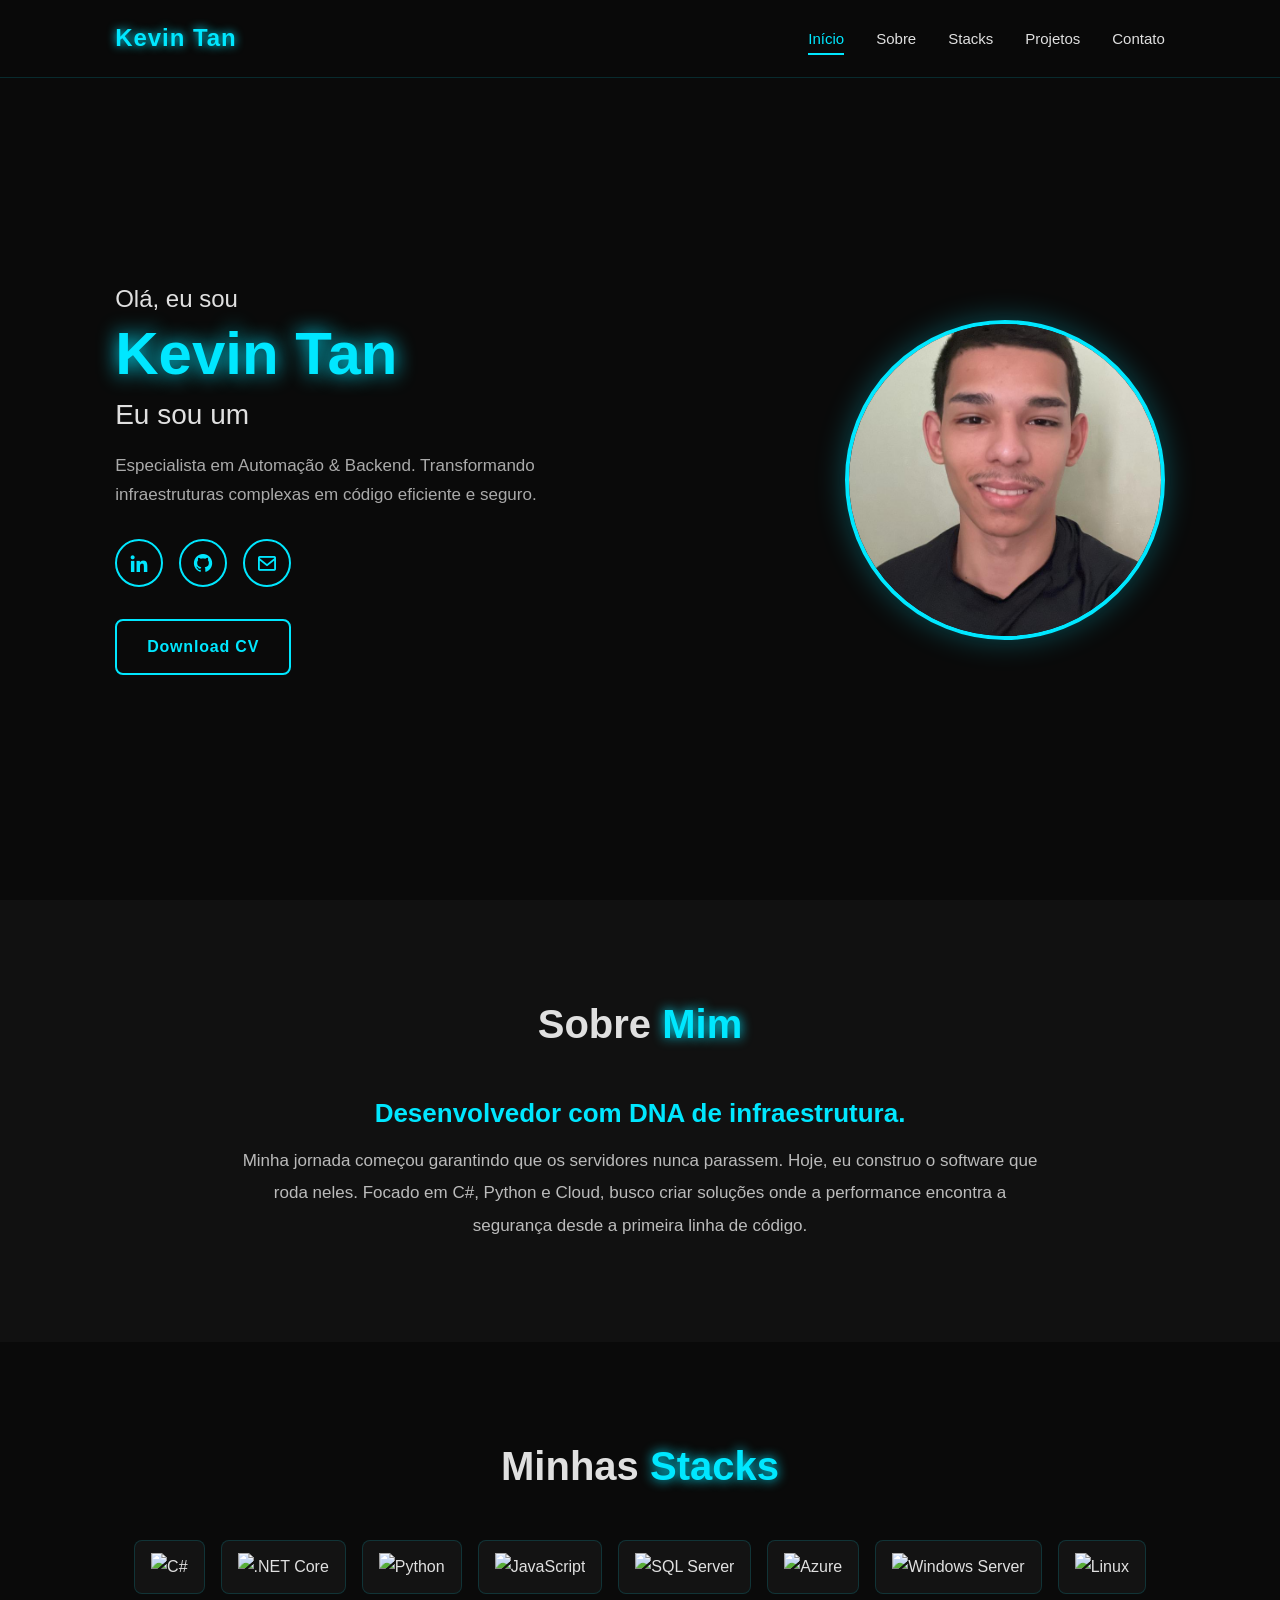
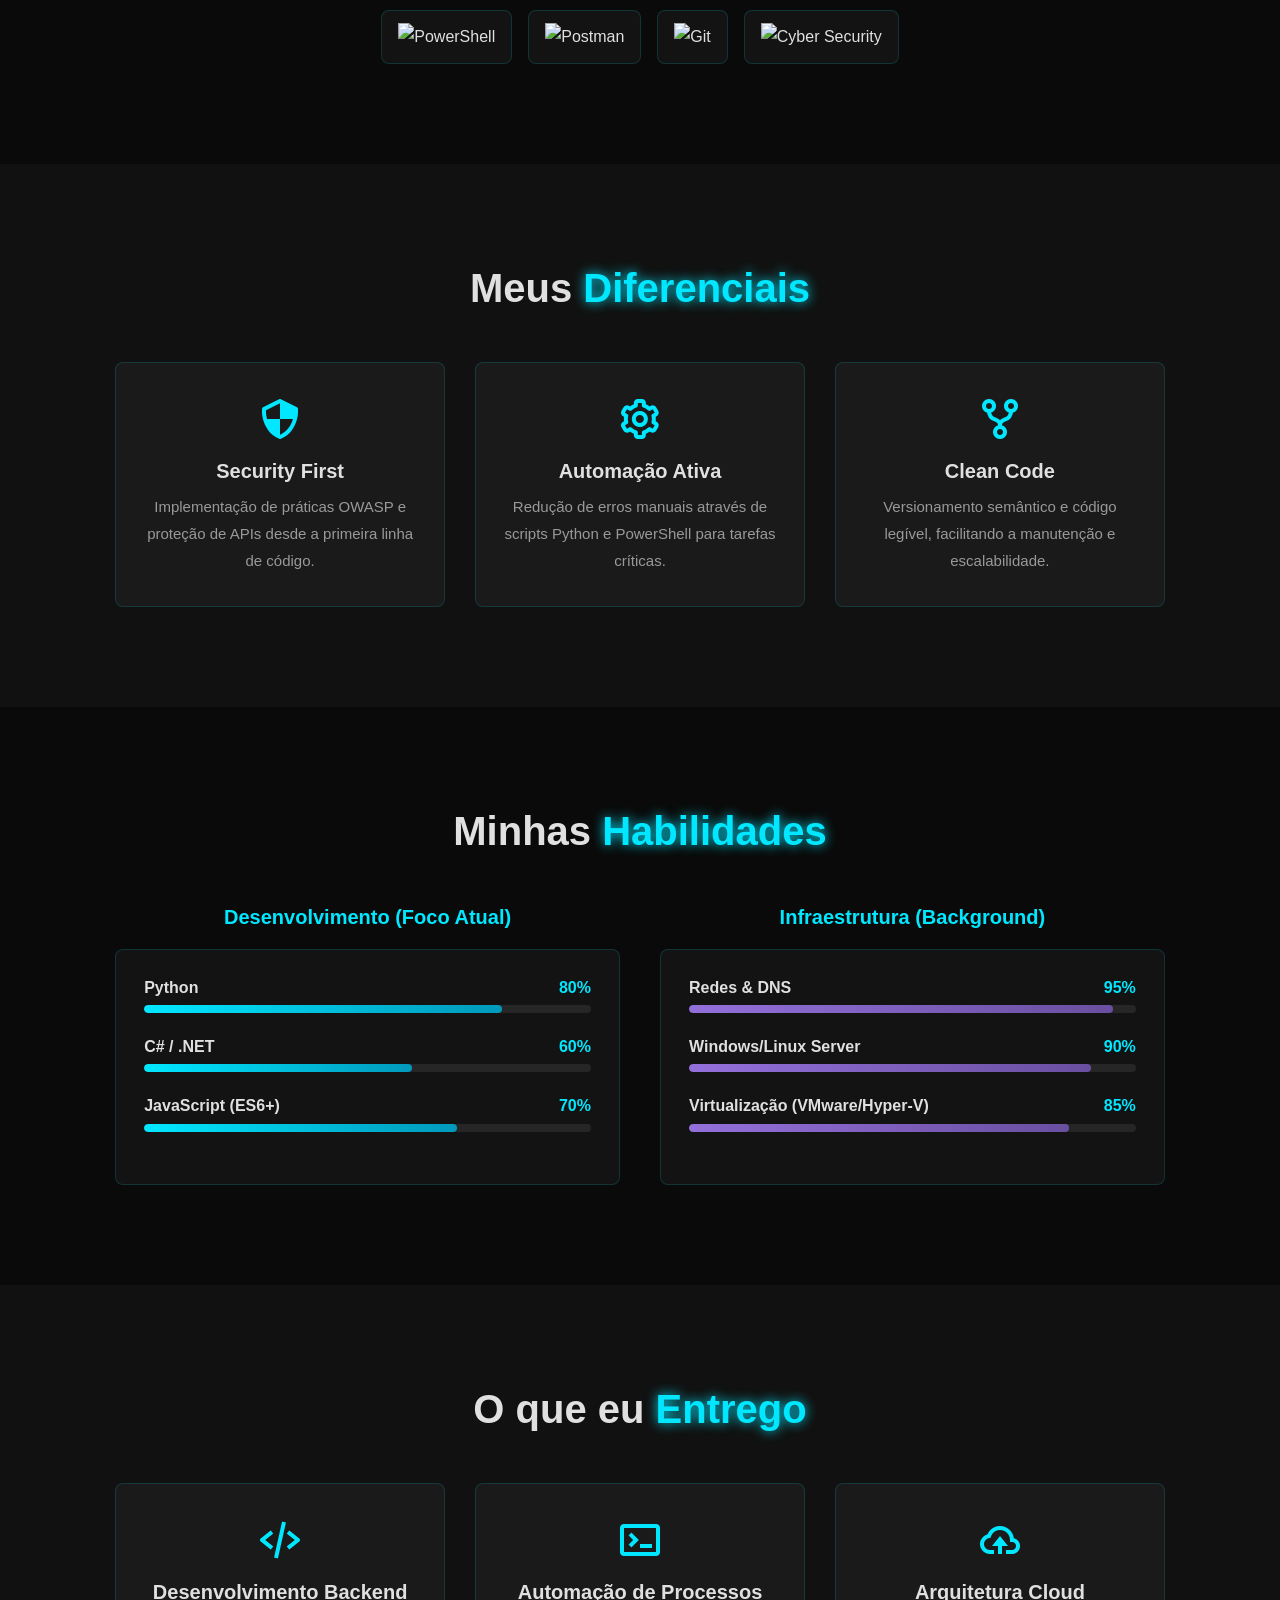
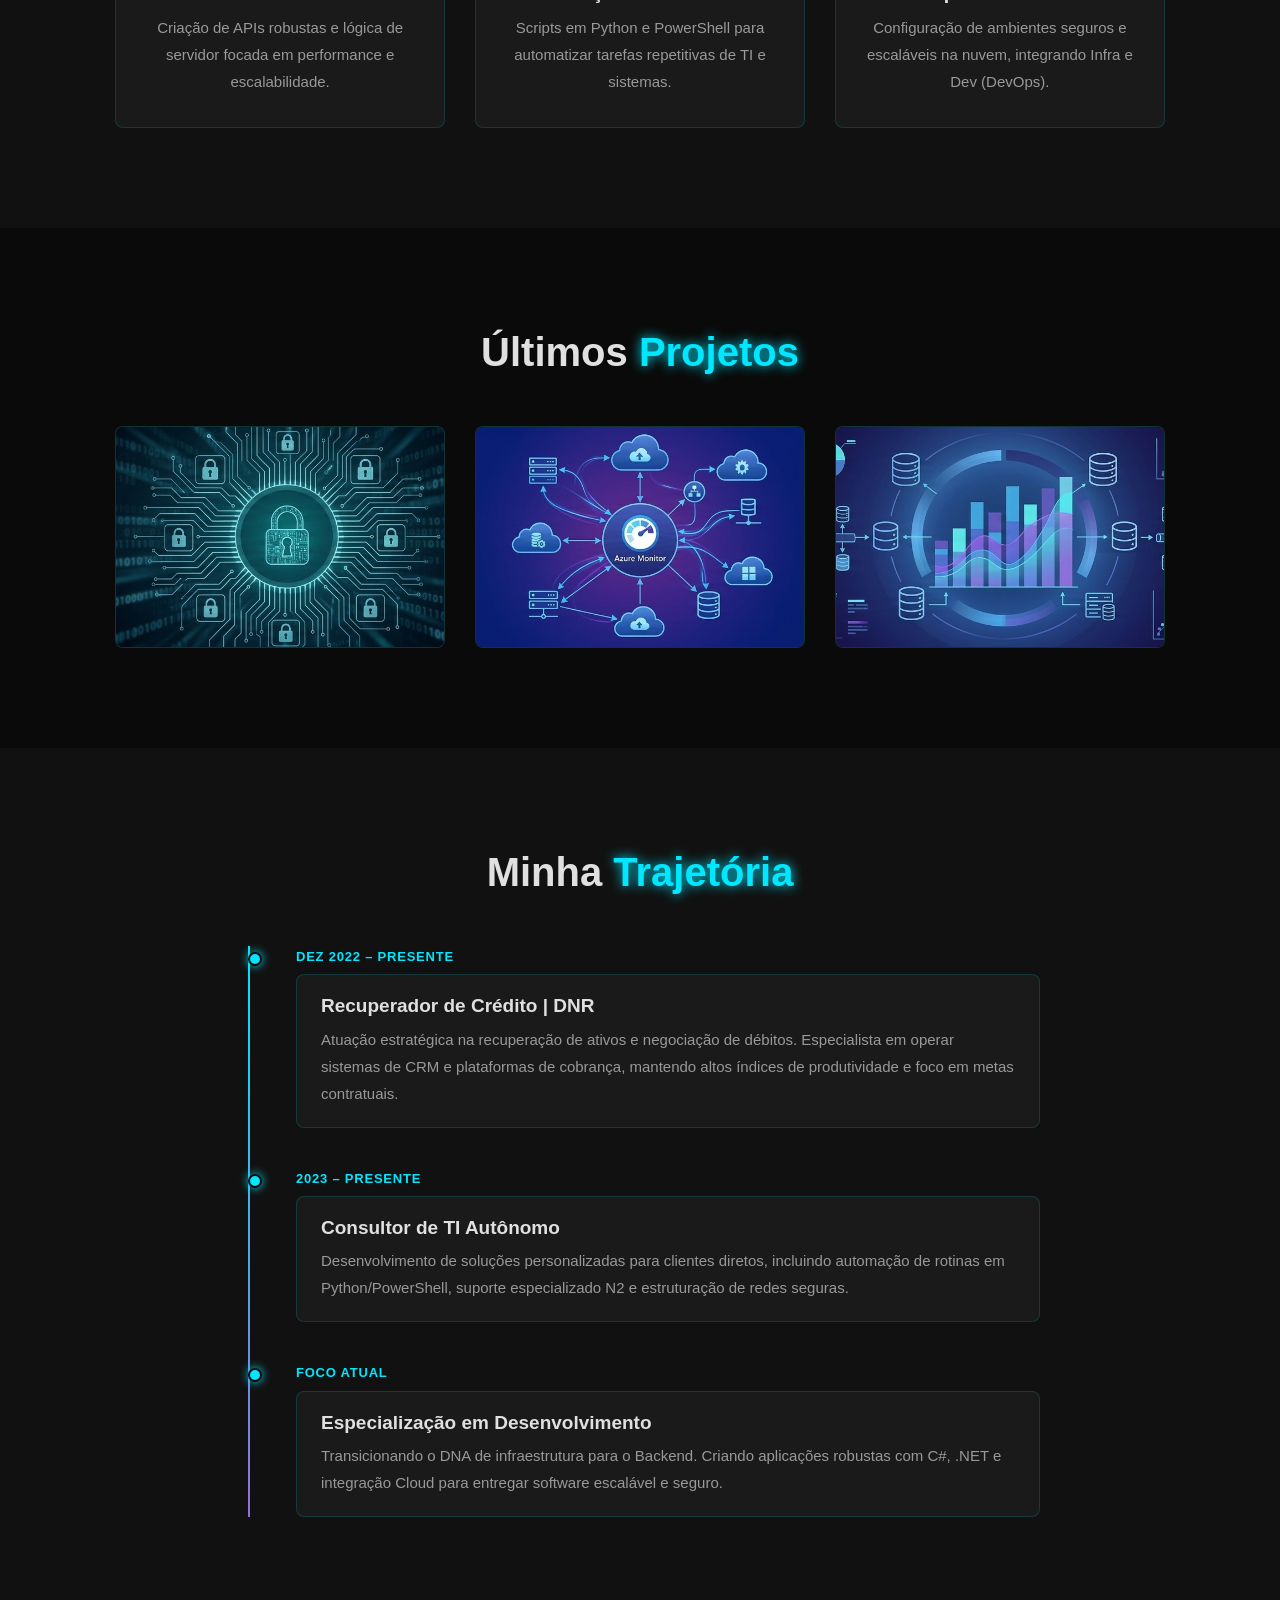
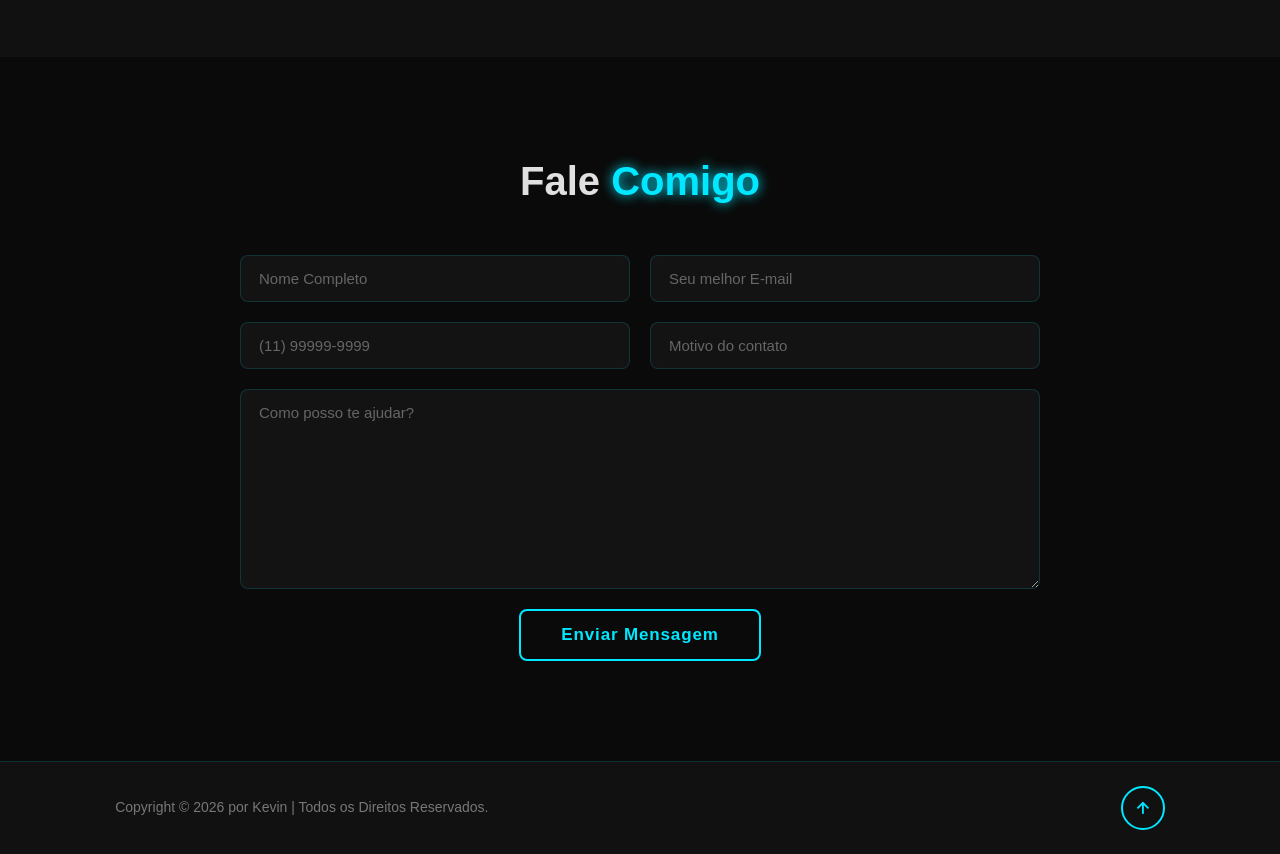
==== index.html @ 06afbbcb "Versão final do portfólio corrigida" ====
<!DOCTYPE html>
<html lang="pt-BR">
<head>
    <meta charset="UTF-8">
    <meta name="viewport" content="width=device-width, initial-scale=1.0">
    <meta name="description" content="Portfólio de Kevin Tan — Desenvolvedor Backend especializado em Automação, C#, Python e Cloud.">
    <title>Kevin Tan | Software Developer</title>
    <link rel="stylesheet" href="style.css">
    <link href="https://unpkg.com/boxicons@2.1.4/css/boxicons.min.css" rel="stylesheet">
</head>
<body>

    <!-- ========== HEADER ========== -->
    <header class="header">
        <a href="#" class="logo">Kevin Tan</a>
        <nav class="navbar">
            <a href="#home" class="active">Início</a>
            <a href="#sobre">Sobre</a>
            <a href="#stacks">Stacks</a>
            <a href="#projetos">Projetos</a>
            <a href="#contato">Contato</a>
        </nav>
        <div class="bx bx-menu" id="menu-icon"></div>
    </header>

    <!-- ========== HOME ========== -->
    <section class="home" id="home">
        <div class="home-content">
            <h3>Olá, eu sou</h3>
            <h1>Kevin Tan</h1>
            <h3>Eu sou um <span class="typing"></span></h3>

            <p>Especialista em Automação &amp; Backend. Transformando infraestruturas complexas em código eficiente e seguro.</p>

            <div class="social-media">
                <a href="https://linkedin.com/in/kevin-miney-tan-broetto" target="_blank" rel="noopener noreferrer">
                    <i class="bx bxl-linkedin"></i>
                </a>
                <a href="https://github.com/zKevinBrTz" target="_blank" rel="noopener noreferrer">
                    <i class="bx bxl-github"></i>
                </a>
                <a href="mailto:kevinmineybroetto@gmail.com">
                    <i class="bx bx-envelope"></i>
                </a>
            </div>

            <a href="/assets/curriculo-kevin-tan.pdf" class="btn" download="Kevin_Tan_CV.pdf">Download CV</a>
        </div>

        <div class="home-img">
            <img src="images/eu.jpeg" alt="Foto de Kevin Tan">
        </div>
    </section>

    <!-- ========== SOBRE ========== -->
    <section class="about" id="sobre">
        <div class="about-content">
            <h2 class="heading">Sobre <span>Mim</span></h2>
            <h3>Desenvolvedor com DNA de infraestrutura.</h3>
            <p>Minha jornada começou garantindo que os servidores nunca parassem. Hoje, eu construo o software que roda neles. Focado em C#, Python e Cloud, busco criar soluções onde a performance encontra a segurança desde a primeira linha de código.</p>
        </div>
    </section>

    <!-- ========== STACKS ========== -->
    <section class="stacks" id="stacks">
        <h2 class="heading">Minhas <span>Stacks</span></h2>
        <div class="stacks-container">
            <div class="stack-box"><img src="https://img.shields.io/badge/C%23-239120?style=for-the-badge&logo=c-sharp&logoColor=white" alt="C#"></div>
            <div class="stack-box"><img src="https://img.shields.io/badge/.NET_Core-512BD4?style=for-the-badge&logo=dotnet&logoColor=white" alt=".NET Core"></div>
            <div class="stack-box"><img src="https://img.shields.io/badge/Python-3776AB?style=for-the-badge&logo=python&logoColor=white" alt="Python"></div>
            <div class="stack-box"><img src="https://img.shields.io/badge/JavaScript-F7DF1E?style=for-the-badge&logo=javascript&logoColor=black" alt="JavaScript"></div>
            <div class="stack-box"><img src="https://img.shields.io/badge/SQL_Server-CC2927?style=for-the-badge&logo=microsoft-sql-server&logoColor=white" alt="SQL Server"></div>
            <div class="stack-box"><img src="https://img.shields.io/badge/Azure-0078D4?style=for-the-badge&logo=microsoft-azure&logoColor=white" alt="Azure"></div>
            <div class="stack-box"><img src="https://img.shields.io/badge/Windows_Server-0078D6?style=for-the-badge&logo=windows-server&logoColor=white" alt="Windows Server"></div>
            <div class="stack-box"><img src="https://img.shields.io/badge/Linux-FCC624?style=for-the-badge&logo=linux&logoColor=black" alt="Linux"></div>
            <div class="stack-box"><img src="https://img.shields.io/badge/PowerShell-5391FE?style=for-the-badge&logo=powershell&logoColor=white" alt="PowerShell"></div>
            <div class="stack-box"><img src="https://img.shields.io/badge/Postman-FF6C37?style=for-the-badge&logo=postman&logoColor=white" alt="Postman"></div>
            <div class="stack-box"><img src="https://img.shields.io/badge/Git-F05032?style=for-the-badge&logo=git&logoColor=white" alt="Git"></div>
            <div class="stack-box"><img src="https://img.shields.io/badge/Cyber_Security-000000?style=for-the-badge&logo=eset&logoColor=white" alt="Cyber Security"></div>
        </div>
    </section>

    <!-- ========== DIFERENCIAIS ========== -->
    <section class="differentials" id="diferenciais">
        <h2 class="heading">Meus <span>Diferenciais</span></h2>
        <div class="diff-container">
            <div class="diff-box">
                <i class="bx bx-shield-quarter"></i>
                <h3>Security First</h3>
                <p>Implementação de práticas OWASP e proteção de APIs desde a primeira linha de código.</p>
            </div>
            <div class="diff-box">
                <i class="bx bx-cog"></i>
                <h3>Automação Ativa</h3>
                <p>Redução de erros manuais através de scripts Python e PowerShell para tarefas críticas.</p>
            </div>
            <div class="diff-box">
                <i class="bx bx-git-repo-forked"></i>
                <h3>Clean Code</h3>
                <p>Versionamento semântico e código legível, facilitando a manutenção e escalabilidade.</p>
            </div>
        </div>
    </section>

    <!-- ========== HABILIDADES ========== -->
    <section class="skills" id="skills">
        <h2 class="heading">Minhas <span>Habilidades</span></h2>
        <div class="skills-row">

            <div class="skills-column">
                <h3 class="title">Desenvolvimento (Foco Atual)</h3>
                <div class="skills-box">
                    <div class="skills-content">
                        <div class="progress">
                            <h3>Python <span>80%</span></h3>
                            <div class="bar"><span style="width: 80%;"></span></div>
                        </div>
                        <div class="progress">
                            <h3>C# / .NET <span>60%</span></h3>
                            <div class="bar"><span style="width: 60%;"></span></div>
                        </div>
                        <div class="progress">
                            <h3>JavaScript (ES6+) <span>70%</span></h3>
                            <div class="bar"><span style="width: 70%;"></span></div>
                        </div>
                    </div>
                </div>
            </div>

            <div class="skills-column">
                <h3 class="title">Infraestrutura (Background)</h3>
                <div class="skills-box">
                    <div class="skills-content">
                        <div class="progress">
                            <h3>Redes &amp; DNS <span>95%</span></h3>
                            <div class="bar bar-infra"><span style="width: 95%;"></span></div>
                        </div>
                        <div class="progress">
                            <h3>Windows/Linux Server <span>90%</span></h3>
                            <div class="bar bar-infra"><span style="width: 90%;"></span></div>
                        </div>
                        <div class="progress">
                            <h3>Virtualização (VMware/Hyper-V) <span>85%</span></h3>
                            <div class="bar bar-infra"><span style="width: 85%;"></span></div>
                        </div>
                    </div>
                </div>
            </div>

        </div>
    </section>

    <!-- ========== SERVIÇOS ========== -->
    <section class="services" id="services">
        <h2 class="heading">O que eu <span>Entrego</span></h2>
        <div class="services-container">
            <div class="services-box">
                <i class="bx bx-code-alt"></i>
                <h3>Desenvolvimento Backend</h3>
                <p>Criação de APIs robustas e lógica de servidor focada em performance e escalabilidade.</p>
            </div>
            <div class="services-box">
                <i class="bx bx-terminal"></i>
                <h3>Automação de Processos</h3>
                <p>Scripts em Python e PowerShell para automatizar tarefas repetitivas de TI e sistemas.</p>
            </div>
            <div class="services-box">
                <i class="bx bx-cloud-upload"></i>
                <h3>Arquitetura Cloud</h3>
                <p>Configuração de ambientes seguros e escaláveis na nuvem, integrando Infra e Dev (DevOps).</p>
            </div>
        </div>
    </section>

    <!-- ========== PROJETOS ========== -->
    <section class="projects" id="projetos">
        <h2 class="heading">Últimos <span>Projetos</span></h2>
        <div class="projects-container">

            <div class="project-box">
                <img src="images/projeto-cybersecurity.jpg" alt="Cybersecurity Lab">
                <div class="project-layer">
                    <h4>Cybersecurity Lab</h4>
                    <p>Simulação de Ransomware e Keylogger em Python.</p>
                    <a href="https://github.com/zKevinBrTz/PROJETO-FINAL-CIBERSECURITY" target="_blank" rel="noopener noreferrer">
                        <i class="bx bx-link-external"></i>
                    </a>
                </div>
            </div>

            <div class="project-box">
                <img src="images/projeto-observability.jpg" alt="Azure Observabilidade">
                <div class="project-layer">
                    <h4>Azure Observabilidade</h4>
                    <p>Guia técnico de configuração de monitoramento e alertas com KQL.</p>
                    <a href="https://github.com/zKevinBrTz/proj-DIO-Monitor" target="_blank" rel="noopener noreferrer">
                        <i class="bx bx-link-external"></i>
                    </a>
                </div>
            </div>

            <div class="project-box">
                <img src="images/projeto-datainsights.jpg" alt="Data Insights Lab">
                <div class="project-layer">
                    <h4>Data Insights Lab</h4>
                    <p>Estrutura de ETL e EDA para extração de insights operacionais.</p>
                    <a href="https://github.com/zKevinBrTz/analise-de-dados" target="_blank" rel="noopener noreferrer">
                        <i class="bx bx-link-external"></i>
                    </a>
                </div>
            </div>

        </div>
    </section>

    <!-- ========== TRAJETÓRIA ========== -->
    <section class="timeline" id="trajetoria">
        <h2 class="heading">Minha <span>Trajetória</span></h2>
        <div class="timeline-container">

            <div class="timeline-item">
                <div class="timeline-dot"></div>
                <div class="timeline-date">Dez 2022 – Presente</div>
                <div class="timeline-content">
                    <h3>Recuperador de Crédito | DNR</h3>
                    <p>Atuação estratégica na recuperação de ativos e negociação de débitos. Especialista em operar sistemas de CRM e plataformas de cobrança, mantendo altos índices de produtividade e foco em metas contratuais.</p>
                </div>
            </div>

            <div class="timeline-item">
                <div class="timeline-dot"></div>
                <div class="timeline-date">2023 – Presente</div>
                <div class="timeline-content">
                    <h3>Consultor de TI Autônomo</h3>
                    <p>Desenvolvimento de soluções personalizadas para clientes diretos, incluindo automação de rotinas em Python/PowerShell, suporte especializado N2 e estruturação de redes seguras.</p>
                </div>
            </div>

            <div class="timeline-item">
                <div class="timeline-dot"></div>
                <div class="timeline-date">Foco Atual</div>
                <div class="timeline-content">
                    <h3>Especialização em Desenvolvimento</h3>
                    <p>Transicionando o DNA de infraestrutura para o Backend. Criando aplicações robustas com C#, .NET e integração Cloud para entregar software escalável e seguro.</p>
                </div>
            </div>

        </div>
    </section>

    <!-- ========== CONTATO ========== -->
    <section class="contact" id="contato">
        <h2 class="heading">Fale <span>Comigo</span></h2>
        <form action="#" method="post">
            <div class="input-group">
                <input type="text" name="nome" placeholder="Nome Completo" required>
                <input type="email" name="email" placeholder="Seu melhor E-mail" required>
            </div>
            <div class="input-group">
                <input type="tel" name="telefone" placeholder="(11) 99999-9999">
                <input type="text" name="motivo" placeholder="Motivo do contato">
            </div>
            <textarea name="mensagem" id="mensagem" cols="30" rows="10" placeholder="Como posso te ajudar?"></textarea>
            <button type="submit" class="btn contact-btn">Enviar Mensagem</button>
        </form>
    </section>

    <!-- ========== FOOTER ========== -->
    <footer class="footer">
        <div class="footer-text">
            <p>Copyright &copy; 2026 por Kevin | Todos os Direitos Reservados.</p>
        </div>
        <div class="footer-iconTop">
            <a href="#home"><i class="bx bx-up-arrow-alt"></i></a>
        </div>
    </footer>

    <!-- ========== SCRIPTS ========== -->
    <script src="https://unpkg.com/typed.js@2.1.0/dist/typed.umd.js"></script>
    <script src="https://unpkg.com/scrollreveal"></script>

    <script>
        /* ---------- Typed.js ---------- */
        var typed = new Typed(".typing", {
            strings: ["Full Stack Developer", "Cloud Engineer", "DevOps Specialist"],
            typeSpeed: 100,
            backSpeed: 60,
            loop: true,
            preStringTyped: function (arrayPos) {
                var colors = ["#ff0000", "#00e7ff", "#9370db"];
                var typingSpan = document.querySelector(".typing");
                var cursor = document.querySelector(".typed-cursor");
                typingSpan.style.color = colors[arrayPos];
                typingSpan.style.textShadow = "0 0 10px " + colors[arrayPos];
                if (cursor) {
                    cursor.style.color = colors[arrayPos];
                }
            }
        });

        /* ---------- ScrollReveal ---------- */
        ScrollReveal({
            reset: true,
            distance: "80px",
            duration: 2000,
            delay: 200
        });
        ScrollReveal().reveal(".home-content, .heading",           { origin: "top" });
        ScrollReveal().reveal(".home-img, .services-container, .projects-container, .contact form", { origin: "bottom" });
        ScrollReveal().reveal(".home-content h1, .about-img",      { origin: "left" });
        ScrollReveal().reveal(".home-content p, .about-content",   { origin: "right" });

        /* ---------- Skill Bars (IntersectionObserver) ---------- */
        var skillBoxes = document.querySelectorAll(".skills-box");
        var skillObserver = new IntersectionObserver(function (entries) {
            entries.forEach(function (entry) {
                if (entry.isIntersecting) {
                    entry.target.classList.add("animate");
                } else {
                    entry.target.classList.remove("animate");
                }
            });
        }, { threshold: 0.5 });
        skillBoxes.forEach(function (box) { skillObserver.observe(box); });

        /* ---------- Menu Mobile ---------- */
        var menuIcon = document.getElementById("menu-icon");
        var navbar   = document.querySelector(".navbar");
        menuIcon.addEventListener("click", function () {
            menuIcon.classList.toggle("bx-x");
            navbar.classList.toggle("active");
        });
    </script>

</body>
</html>
---- style.css ----
/* ============================================================
   RESET & VARIÁVEIS GLOBAIS
   ============================================================ */
*, *::before, *::after {
    margin: 0;
    padding: 0;
    box-sizing: border-box;
}

:root {
    --bg-color:        #0a0a0a;
    --second-bg:       #111111;
    --text-color:      #e0e0e0;
    --main-color:      #00e7ff;
    --accent-color:    #9370db;
    --danger-color:    #ff4444;
    --border-color:    rgba(0, 231, 255, 0.15);
    --card-bg:         rgba(255, 255, 255, 0.04);
    --font-main:       'Segoe UI', Tahoma, Geneva, Verdana, sans-serif;
    --transition:      0.3s ease;
    --radius:          0.8rem;
    --shadow:          0 4px 24px rgba(0, 0, 0, 0.5);
}

html {
    scroll-behavior: smooth;
    font-size: 62.5%; /* 1rem = 10px */
}

body {
    background-color: var(--bg-color);
    color: var(--text-color);
    font-family: var(--font-main);
    font-size: 1.6rem;
    line-height: 1.7;
    overflow-x: hidden;
}

/* ============================================================
   TIPOGRAFIA GLOBAL
   ============================================================ */
h1, h2, h3, h4 {
    line-height: 1.2;
}

a {
    text-decoration: none;
    color: inherit;
}

img {
    max-width: 100%;
    display: block;
}

/* ============================================================
   UTILITÁRIOS
   ============================================================ */
.heading {
    text-align: center;
    font-size: 4rem;
    font-weight: 700;
    margin-bottom: 5rem;
    color: var(--text-color);
}

.heading span {
    color: var(--main-color);
    text-shadow: 0 0 12px var(--main-color);
}

.btn {
    display: inline-block;
    padding: 1.2rem 3rem;
    background: transparent;
    border: 2px solid var(--main-color);
    color: var(--main-color);
    border-radius: var(--radius);
    font-size: 1.6rem;
    font-weight: 600;
    letter-spacing: 0.05em;
    cursor: pointer;
    transition: var(--transition);
}

.btn:hover {
    background: var(--main-color);
    color: var(--bg-color);
    box-shadow: 0 0 20px var(--main-color);
}

/* ============================================================
   HEADER
   ============================================================ */
.header {
    position: fixed;
    top: 0;
    left: 0;
    width: 100%;
    padding: 1.8rem 9%;
    display: flex;
    align-items: center;
    justify-content: space-between;
    background: rgba(10, 10, 10, 0.85);
    backdrop-filter: blur(12px);
    border-bottom: 1px solid var(--border-color);
    z-index: 1000;
    transition: var(--transition);
}

.header .logo {
    font-size: 2.4rem;
    font-weight: 700;
    color: var(--main-color);
    text-shadow: 0 0 10px var(--main-color);
    letter-spacing: 0.04em;
}

.navbar {
    display: flex;
    gap: 3.2rem;
}

.navbar a {
    font-size: 1.5rem;
    font-weight: 500;
    color: var(--text-color);
    position: relative;
    transition: color var(--transition);
}

.navbar a::after {
    content: '';
    position: absolute;
    bottom: -4px;
    left: 0;
    width: 0;
    height: 2px;
    background: var(--main-color);
    transition: width var(--transition);
}

.navbar a:hover,
.navbar a.active {
    color: var(--main-color);
}

.navbar a:hover::after,
.navbar a.active::after {
    width: 100%;
}

#menu-icon {
    font-size: 3.2rem;
    color: var(--main-color);
    cursor: pointer;
    display: none;
}

/* ============================================================
   SEÇÃO HOME
   ============================================================ */
.home {
    min-height: 100vh;
    display: flex;
    align-items: center;
    justify-content: space-between;
    gap: 4rem;
    padding: 12rem 9% 6rem;
}

.home-content {
    max-width: 60rem;
}

.home-content h3 {
    font-size: 2.4rem;
    font-weight: 500;
    color: var(--text-color);
}

.home-content h1 {
    font-size: 6rem;
    font-weight: 800;
    color: var(--main-color);
    text-shadow: 0 0 20px var(--main-color);
    margin: 0.4rem 0 0.8rem;
}

.home-content h3:last-of-type {
    font-size: 2.8rem;
    margin-bottom: 2rem;
}

.home-content p {
    font-size: 1.7rem;
    color: #aaa;
    margin-bottom: 3rem;
    max-width: 50rem;
}

/* Ícones de redes sociais */
.social-media {
    display: flex;
    gap: 1.6rem;
    margin-bottom: 3.2rem;
}

.social-media a {
    display: inline-flex;
    align-items: center;
    justify-content: center;
    width: 4.8rem;
    height: 4.8rem;
    border: 2px solid var(--main-color);
    border-radius: 50%;
    font-size: 2.2rem;
    color: var(--main-color);
    transition: var(--transition);
}

.social-media a:hover {
    background: var(--main-color);
    color: var(--bg-color);
    box-shadow: 0 0 16px var(--main-color);
    transform: translateY(-3px);
}

/* Imagem home */
.home-img {
    flex-shrink: 0;
}

.home-img img {
    width: 32rem;
    height: 32rem;
    object-fit: cover;
    border-radius: 50%;
    border: 4px solid var(--main-color);
    box-shadow: 0 0 30px rgba(0, 231, 255, 0.3);
    transition: var(--transition);
}

.home-img img:hover {
    box-shadow: 0 0 50px rgba(0, 231, 255, 0.6);
    transform: scale(1.03);
}

/* ============================================================
   SEÇÃO SOBRE
   ============================================================ */
.about {
    padding: 10rem 9%;
    background: var(--second-bg);
    display: flex;
    justify-content: center;
}

.about-content {
    max-width: 80rem;
    text-align: center;
}

.about-content h3 {
    font-size: 2.6rem;
    color: var(--main-color);
    margin-bottom: 1.6rem;
}

.about-content p {
    font-size: 1.7rem;
    color: #bbb;
    line-height: 1.9;
}

/* ============================================================
   SEÇÃO STACKS
   ============================================================ */
.stacks {
    padding: 10rem 9%;
}

.stacks-container {
    display: flex;
    flex-wrap: wrap;
    gap: 1.6rem;
    justify-content: center;
}

.stack-box {
    background: var(--card-bg);
    border: 1px solid var(--border-color);
    border-radius: var(--radius);
    padding: 1.2rem 1.6rem;
    transition: var(--transition);
}

.stack-box:hover {
    border-color: var(--main-color);
    box-shadow: 0 0 12px rgba(0, 231, 255, 0.2);
    transform: translateY(-4px);
}

.stack-box img {
    height: 2.8rem;
    width: auto;
}

/* ============================================================
   SEÇÃO DIFERENCIAIS
   ============================================================ */
.differentials {
    padding: 10rem 9%;
    background: var(--second-bg);
}

.diff-container {
    display: grid;
    grid-template-columns: repeat(auto-fit, minmax(26rem, 1fr));
    gap: 3rem;
}

.diff-box {
    background: var(--card-bg);
    border: 1px solid var(--border-color);
    border-radius: var(--radius);
    padding: 3.2rem 2.8rem;
    text-align: center;
    transition: var(--transition);
}

.diff-box:hover {
    border-color: var(--main-color);
    box-shadow: 0 0 20px rgba(0, 231, 255, 0.15);
    transform: translateY(-6px);
}

.diff-box i {
    font-size: 4.8rem;
    color: var(--main-color);
    margin-bottom: 1.6rem;
    display: block;
}

.diff-box h3 {
    font-size: 2rem;
    color: var(--text-color);
    margin-bottom: 1rem;
}

.diff-box p {
    font-size: 1.5rem;
    color: #999;
    line-height: 1.8;
}

/* ============================================================
   SEÇÃO HABILIDADES
   ============================================================ */
.skills {
    padding: 10rem 9%;
}

.skills-row {
    display: grid;
    grid-template-columns: repeat(auto-fit, minmax(32rem, 1fr));
    gap: 4rem;
}

.skills-column .title {
    font-size: 2rem;
    color: var(--main-color);
    margin-bottom: 2rem;
    text-align: center;
}

.skills-box {
    background: var(--card-bg);
    border: 1px solid var(--border-color);
    border-radius: var(--radius);
    padding: 2.8rem;
}

.progress {
    margin-bottom: 2.4rem;
}

.progress h3 {
    display: flex;
    justify-content: space-between;
    font-size: 1.6rem;
    color: var(--text-color);
    margin-bottom: 0.8rem;
}

.progress h3 span {
    color: var(--main-color);
}

/* Barra base */
.bar {
    width: 100%;
    height: 0.8rem;
    background: rgba(255, 255, 255, 0.08);
    border-radius: 4px;
    overflow: hidden;
}

.bar span {
    display: block;
    height: 100%;
    width: 0;
    border-radius: 4px;
    background: linear-gradient(90deg, var(--main-color), #0099bb);
    transition: width 1.4s ease;
}

/* Barra de infraestrutura — cor roxa */
.bar-infra span {
    background: linear-gradient(90deg, var(--accent-color), #6a4fa0);
}

/* Dispara animação quando o IntersectionObserver adiciona .animate */
.skills-box.animate .bar span {
    /* width já está definido inline no HTML */
}

/* ============================================================
   SEÇÃO SERVIÇOS
   ============================================================ */
.services {
    padding: 10rem 9%;
    background: var(--second-bg);
}

.services-container {
    display: grid;
    grid-template-columns: repeat(auto-fit, minmax(26rem, 1fr));
    gap: 3rem;
}

.services-box {
    background: var(--card-bg);
    border: 1px solid var(--border-color);
    border-radius: var(--radius);
    padding: 3.2rem 2.8rem;
    text-align: center;
    transition: var(--transition);
}

.services-box:hover {
    border-color: var(--main-color);
    box-shadow: 0 0 20px rgba(0, 231, 255, 0.15);
    transform: translateY(-6px);
}

.services-box i {
    font-size: 4.8rem;
    color: var(--main-color);
    margin-bottom: 1.6rem;
    display: block;
}

.services-box h3 {
    font-size: 2rem;
    color: var(--text-color);
    margin-bottom: 1rem;
}

.services-box p {
    font-size: 1.5rem;
    color: #999;
    line-height: 1.8;
}

/* ============================================================
   SEÇÃO PROJETOS
   ============================================================ */
.projects {
    padding: 10rem 9%;
}

.projects-container {
    display: grid;
    grid-template-columns: repeat(auto-fit, minmax(28rem, 1fr));
    gap: 3rem;
}

.project-box {
    position: relative;
    border-radius: var(--radius);
    overflow: hidden;
    border: 1px solid var(--border-color);
    background: var(--card-bg);
    transition: var(--transition);
}

.project-box:hover {
    border-color: var(--main-color);
    box-shadow: 0 0 24px rgba(0, 231, 255, 0.2);
    transform: translateY(-6px);
}

.project-box img {
    width: 100%;
    height: 22rem;
    object-fit: cover;
    display: block;
    transition: transform 0.5s ease;
}

.project-box:hover img {
    transform: scale(1.06);
}

.project-layer {
    position: absolute;
    inset: 0;
    background: rgba(0, 0, 0, 0.78);
    display: flex;
    flex-direction: column;
    align-items: center;
    justify-content: center;
    padding: 2.4rem;
    text-align: center;
    opacity: 0;
    transition: opacity var(--transition);
}

.project-box:hover .project-layer {
    opacity: 1;
}

.project-layer h4 {
    font-size: 2rem;
    color: var(--main-color);
    margin-bottom: 1rem;
}

.project-layer p {
    font-size: 1.5rem;
    color: #ccc;
    margin-bottom: 1.6rem;
}

.project-layer a {
    display: inline-flex;
    align-items: center;
    justify-content: center;
    width: 4.4rem;
    height: 4.4rem;
    border: 2px solid var(--main-color);
    border-radius: 50%;
    font-size: 2rem;
    color: var(--main-color);
    transition: var(--transition);
}

.project-layer a:hover {
    background: var(--main-color);
    color: var(--bg-color);
}

/* ============================================================
   SEÇÃO TRAJETÓRIA (TIMELINE)
   ============================================================ */
.timeline {
    padding: 10rem 9%;
    background: var(--second-bg);
}

.timeline-container {
    position: relative;
    max-width: 80rem;
    margin: 0 auto;
    padding-left: 3.2rem;
}

/* Linha vertical */
.timeline-container::before {
    content: '';
    position: absolute;
    left: 0.8rem;
    top: 0;
    bottom: 0;
    width: 2px;
    background: linear-gradient(to bottom, var(--main-color), var(--accent-color));
}

.timeline-item {
    position: relative;
    margin-bottom: 4rem;
    padding-left: 2.4rem;
}

.timeline-dot {
    position: absolute;
    left: -2.4rem;
    top: 0.6rem;
    width: 1.4rem;
    height: 1.4rem;
    border-radius: 50%;
    background: var(--main-color);
    box-shadow: 0 0 10px var(--main-color);
    border: 2px solid var(--bg-color);
}

.timeline-date {
    font-size: 1.3rem;
    color: var(--main-color);
    font-weight: 600;
    letter-spacing: 0.06em;
    text-transform: uppercase;
    margin-bottom: 0.6rem;
}

.timeline-content {
    background: var(--card-bg);
    border: 1px solid var(--border-color);
    border-radius: var(--radius);
    padding: 2rem 2.4rem;
    transition: var(--transition);
}

.timeline-content:hover {
    border-color: var(--main-color);
    box-shadow: 0 0 16px rgba(0, 231, 255, 0.12);
}

.timeline-content h3 {
    font-size: 1.9rem;
    color: var(--text-color);
    margin-bottom: 0.8rem;
}

.timeline-content p {
    font-size: 1.5rem;
    color: #999;
    line-height: 1.8;
}

/* ============================================================
   SEÇÃO CONTATO
   ============================================================ */
.contact {
    padding: 10rem 9%;
}

.contact form {
    max-width: 80rem;
    margin: 0 auto;
    display: flex;
    flex-direction: column;
    gap: 2rem;
}

.input-group {
    display: grid;
    grid-template-columns: 1fr 1fr;
    gap: 2rem;
}

.contact form input,
.contact form textarea {
    width: 100%;
    padding: 1.4rem 1.8rem;
    background: var(--card-bg);
    border: 1px solid var(--border-color);
    border-radius: var(--radius);
    color: var(--text-color);
    font-size: 1.5rem;
    font-family: var(--font-main);
    outline: none;
    transition: border-color var(--transition), box-shadow var(--transition);
}

.contact form input:focus,
.contact form textarea:focus {
    border-color: var(--main-color);
    box-shadow: 0 0 10px rgba(0, 231, 255, 0.2);
}

.contact form input::placeholder,
.contact form textarea::placeholder {
    color: #666;
}

.contact form textarea {
    resize: vertical;
    min-height: 16rem;
}

.contact-btn {
    align-self: center;
    padding: 1.4rem 4rem;
    font-size: 1.7rem;
}

/* ============================================================
   FOOTER
   ============================================================ */
.footer {
    background: var(--second-bg);
    border-top: 1px solid var(--border-color);
    padding: 2.4rem 9%;
    display: flex;
    align-items: center;
    justify-content: space-between;
    flex-wrap: wrap;
    gap: 1.6rem;
}

.footer-text p {
    font-size: 1.4rem;
    color: #777;
}

.footer-iconTop a {
    display: inline-flex;
    align-items: center;
    justify-content: center;
    width: 4.4rem;
    height: 4.4rem;
    border: 2px solid var(--main-color);
    border-radius: 50%;
    font-size: 2.2rem;
    color: var(--main-color);
    transition: var(--transition);
}

.footer-iconTop a:hover {
    background: var(--main-color);
    color: var(--bg-color);
    box-shadow: 0 0 14px var(--main-color);
}

/* ============================================================
   RESPONSIVIDADE
   ============================================================ */

/* Tablet — até 1024px */
@media (max-width: 1024px) {
    html { font-size: 58%; }

    .home {
        flex-direction: column-reverse;
        text-align: center;
        padding-top: 14rem;
    }

    .home-content {
        max-width: 100%;
    }

    .home-content p {
        max-width: 100%;
    }

    .social-media {
        justify-content: center;
    }

    .home-img img {
        width: 26rem;
        height: 26rem;
    }
}

/* Mobile — até 768px */
@media (max-width: 768px) {
    html { font-size: 55%; }

    #menu-icon {
        display: block;
    }

    .navbar {
        position: fixed;
        top: 7rem;
        right: -100%;
        width: 28rem;
        height: 100vh;
        background: rgba(10, 10, 10, 0.96);
        flex-direction: column;
        align-items: center;
        justify-content: flex-start;
        padding-top: 4rem;
        gap: 2.4rem;
        border-left: 1px solid var(--border-color);
        transition: right var(--transition);
    }

    .navbar.active {
        right: 0;
    }

    .navbar a {
        font-size: 2rem;
    }

    .input-group {
        grid-template-columns: 1fr;
    }

    .home-content h1 {
        font-size: 4.4rem;
    }

    .heading {
        font-size: 3.2rem;
    }

    .timeline-container {
        padding-left: 2rem;
    }
}

/* Mobile pequeno — até 480px */
@media (max-width: 480px) {
    html { font-size: 50%; }

    .header {
        padding: 1.6rem 5%;
    }

    .home,
    .about,
    .stacks,
    .differentials,
    .skills,
    .services,
    .projects,
    .timeline,
    .contact {
        padding-left: 5%;
        padding-right: 5%;
    }

    .footer {
        padding-left: 5%;
        padding-right: 5%;
        flex-direction: column;
        text-align: center;
    }

    .home-img img {
        width: 20rem;
        height: 20rem;
    }
}
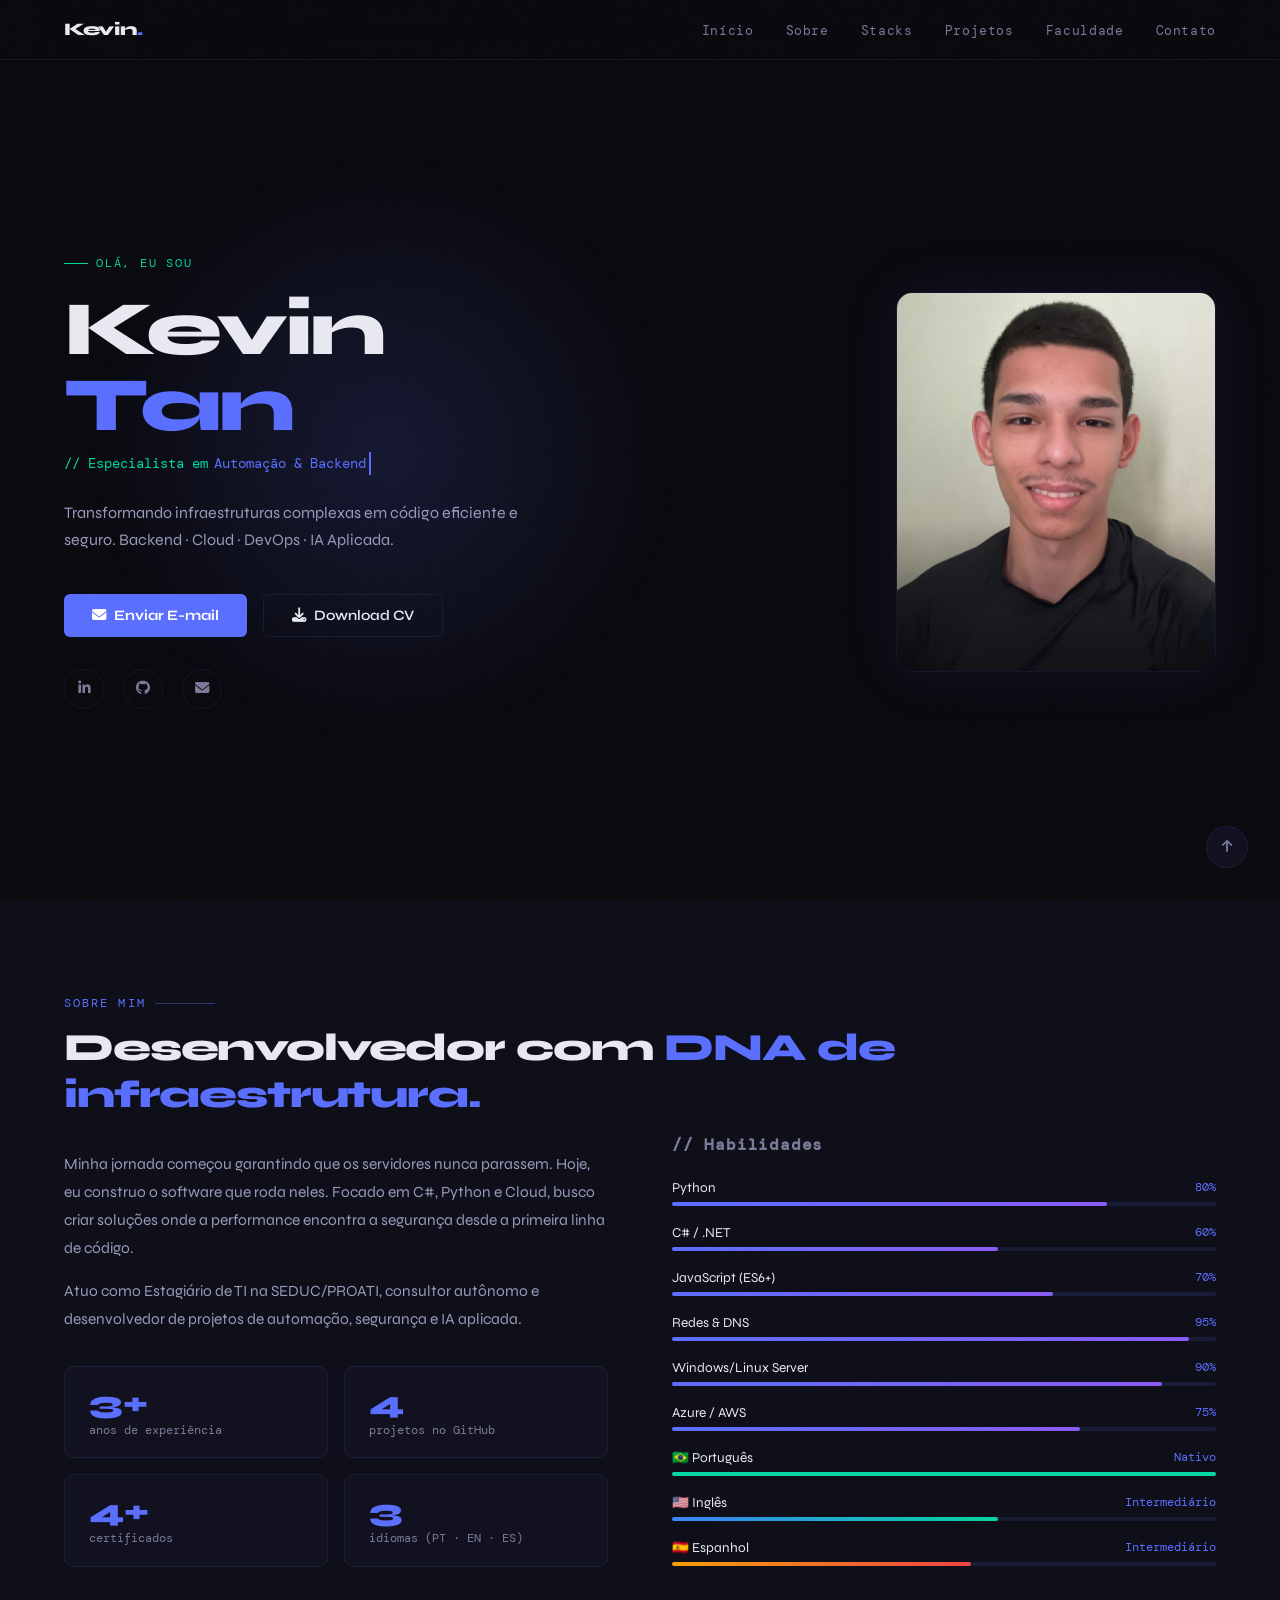
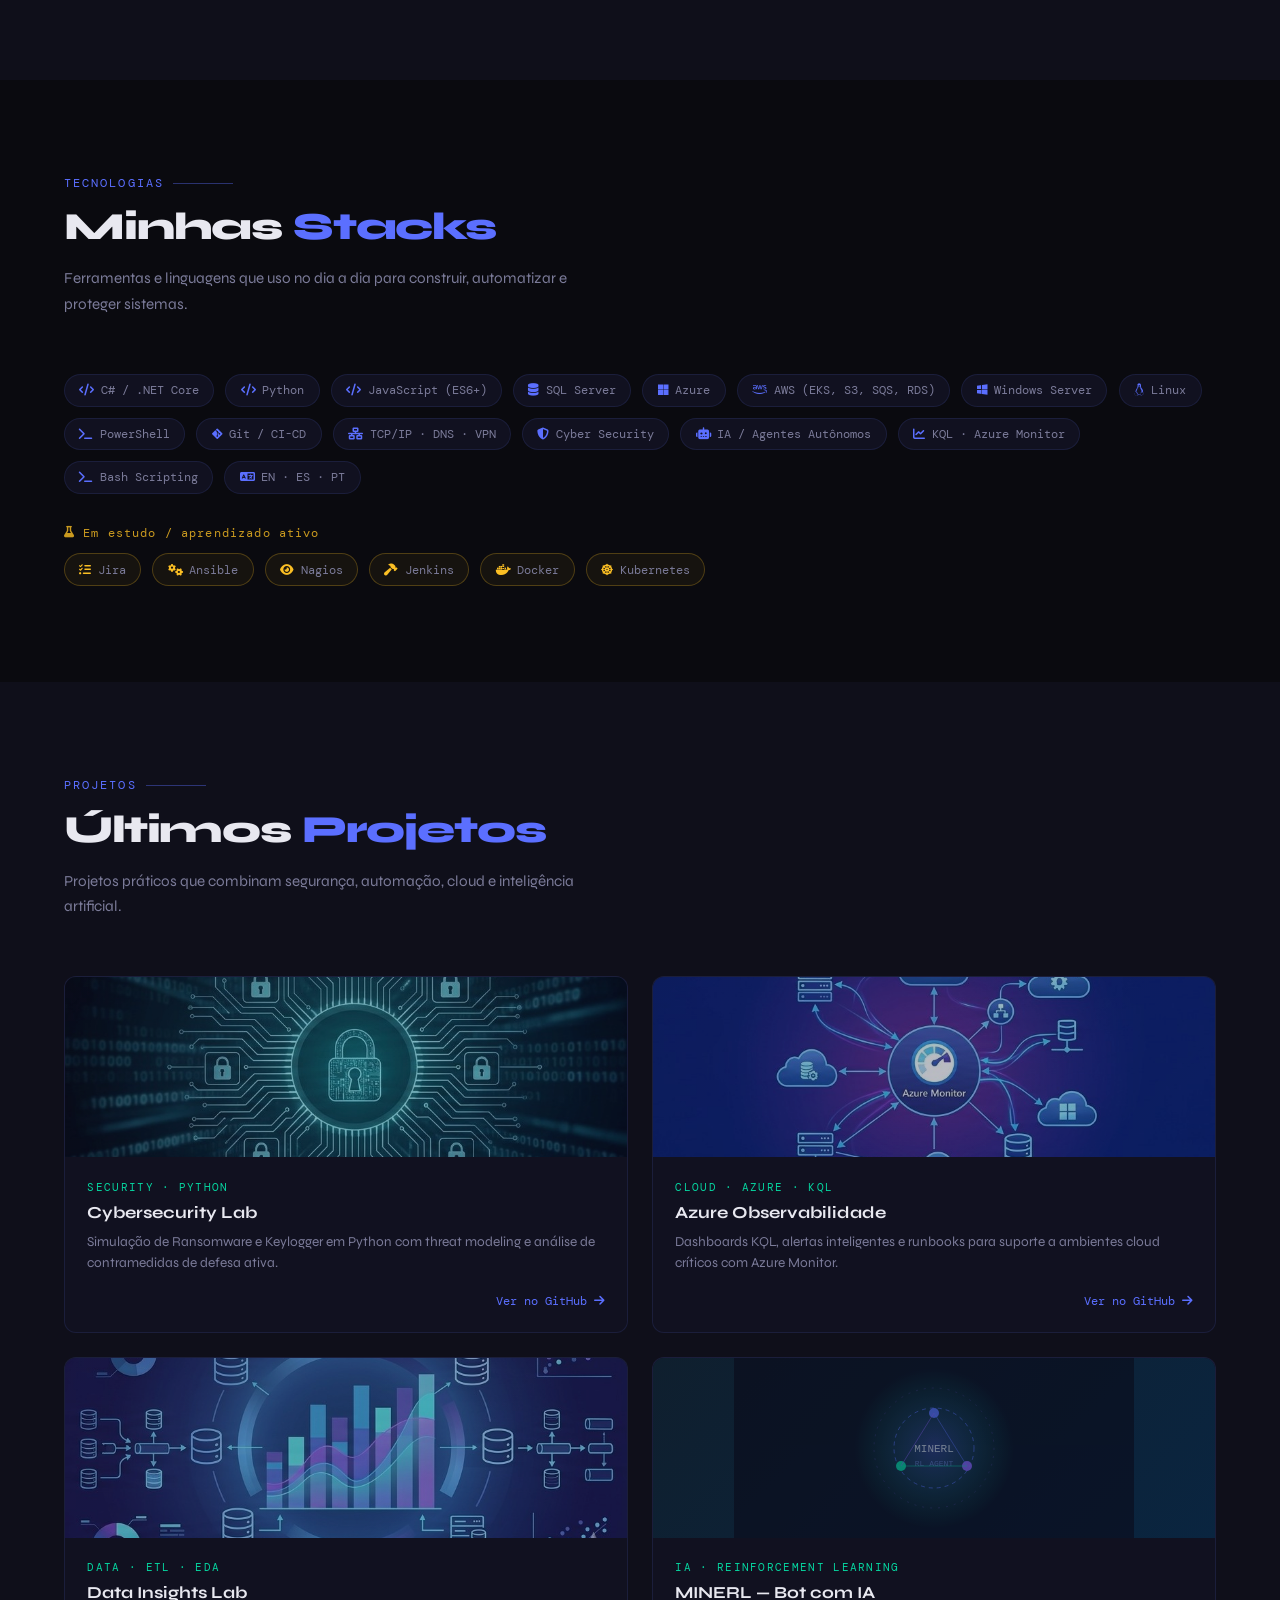
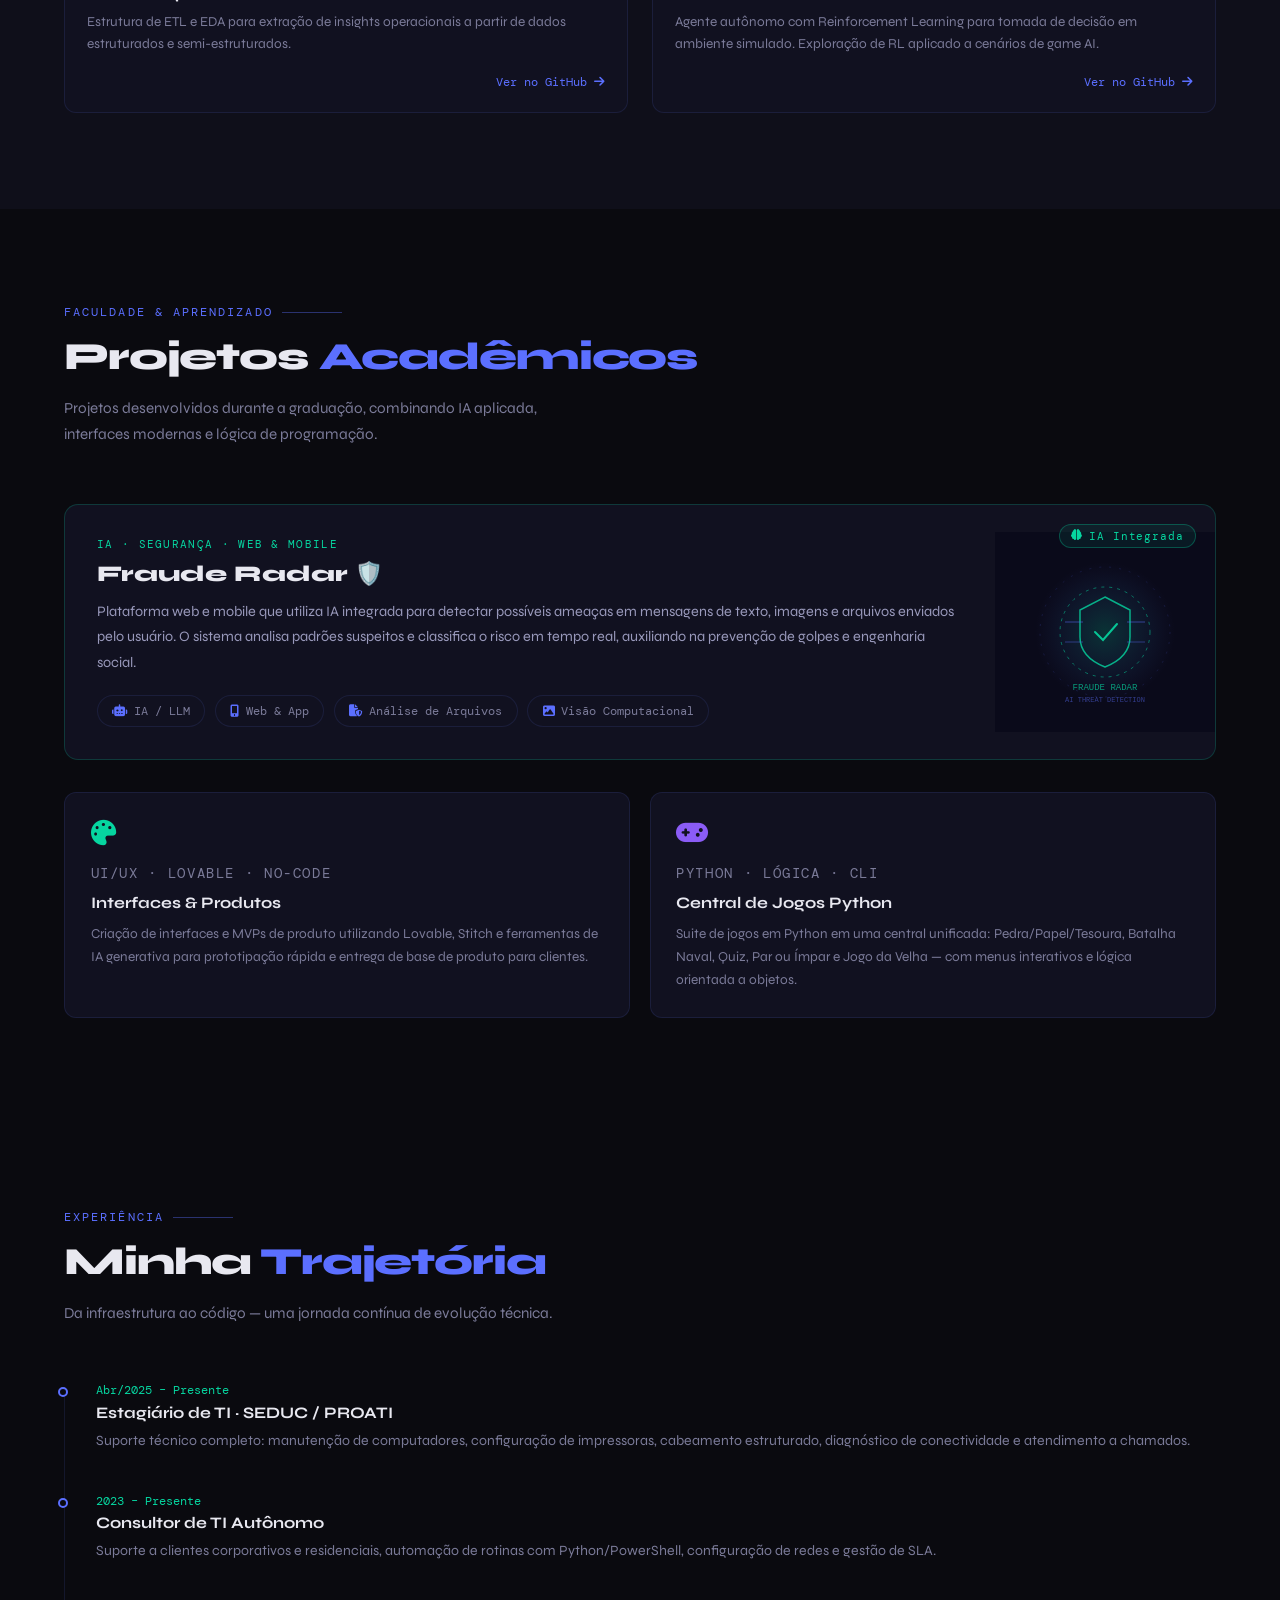
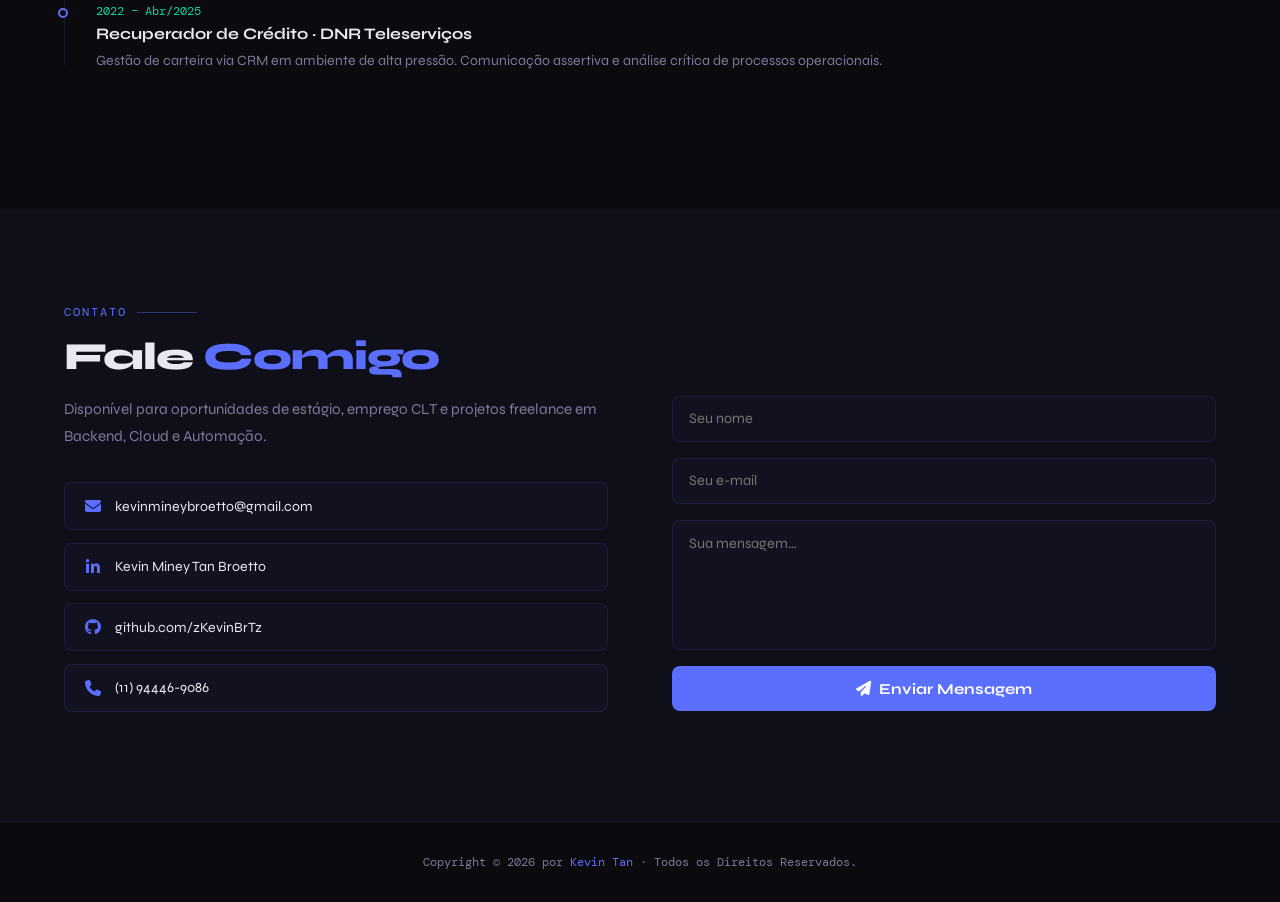
==== commit 376a2d32: "feat: atualiza portfólio com novos projetos e correções" ====
--- a/index.html
+++ b/index.html
@@ -1,336 +1,807 @@
 <!DOCTYPE html>
 <html lang="pt-BR">
 <head>
-    <meta charset="UTF-8">
-    <meta name="viewport" content="width=device-width, initial-scale=1.0">
-    <meta name="description" content="Portfólio de Kevin Tan — Desenvolvedor Backend especializado em Automação, C#, Python e Cloud.">
-    <title>Kevin Tan | Software Developer</title>
-    <link rel="stylesheet" href="style.css">
-    <link href="https://unpkg.com/boxicons@2.1.4/css/boxicons.min.css" rel="stylesheet">
+  <meta charset="UTF-8" />
+  <meta name="viewport" content="width=device-width, initial-scale=1.0" />
+  <meta name="description" content="Portfólio de Kevin Tan — Desenvolvedor Backend especializado em Automação, C#, Python e Cloud." />
+  <title>Kevin Tan | Software Developer</title>
+  <link rel="preconnect" href="https://fonts.googleapis.com" />
+  <link rel="preconnect" href="https://fonts.gstatic.com" crossorigin />
+  <link href="https://fonts.googleapis.com/css2?family=Syne:wght@400;600;700;800&family=DM+Mono:wght@300;400;500&display=swap" rel="stylesheet" />
+  <link rel="stylesheet" href="https://cdnjs.cloudflare.com/ajax/libs/font-awesome/6.5.0/css/all.min.css" />
+  <style>
+    :root {
+      --bg: #0a0a0f;
+      --bg2: #0f0f1a;
+      --bg3: #14141f;
+      --card: #111120;
+      --border: rgba(100, 120, 255, 0.12);
+      --accent: #5b6fff;
+      --accent2: #8b5cf6;
+      --accent3: #06d6a0;
+      --text: #e8e8f0;
+      --muted: #7b7b99;
+      --mono: 'DM Mono', monospace;
+      --sans: 'Syne', sans-serif;
+    }
+
+    *, *::before, *::after { box-sizing: border-box; margin: 0; padding: 0; }
+
+    html { scroll-behavior: smooth; }
+
+    body {
+      font-family: var(--sans);
+      background: var(--bg);
+      color: var(--text);
+      overflow-x: hidden;
+    }
+
+    /* ── NOISE OVERLAY ── */
+    body::before {
+      content: '';
+      position: fixed; inset: 0;
+      background-image: url("data:image/svg+xml,%3Csvg viewBox='0 0 200 200' xmlns='http://www.w3.org/2000/svg'%3E%3Cfilter id='n'%3E%3CfeTurbulence type='fractalNoise' baseFrequency='0.9' numOctaves='4' stitchTiles='stitch'/%3E%3C/filter%3E%3Crect width='100%25' height='100%25' filter='url(%23n)' opacity='0.03'/%3E%3C/svg%3E");
+      pointer-events: none; z-index: 0; opacity: 0.4;
+    }
+
+    /* ── NAV ── */
+    nav {
+      position: fixed; top: 0; left: 0; right: 0; z-index: 100;
+      display: flex; align-items: center; justify-content: space-between;
+      padding: 1.2rem 5%;
+      background: rgba(10,10,15,0.8);
+      backdrop-filter: blur(18px);
+      border-bottom: 1px solid var(--border);
+    }
+    .nav-logo {
+      font-size: 1.1rem; font-weight: 800; letter-spacing: -0.02em;
+      color: var(--text); text-decoration: none;
+    }
+    .nav-logo span { color: var(--accent); }
+    .nav-links { display: flex; gap: 2rem; list-style: none; }
+    .nav-links a {
+      font-family: var(--mono); font-size: 0.8rem; color: var(--muted);
+      text-decoration: none; letter-spacing: 0.05em; transition: color 0.2s;
+    }
+    .nav-links a:hover { color: var(--accent); }
+
+    /* ── HERO ── */
+    #home {
+      min-height: 100vh;
+      display: flex; align-items: center; justify-content: space-between;
+      padding: 8rem 5% 4rem;
+      position: relative; overflow: hidden;
+    }
+    .hero-glow {
+      position: absolute; width: 600px; height: 600px; border-radius: 50%;
+      background: radial-gradient(circle, rgba(91,111,255,0.15) 0%, transparent 70%);
+      top: 50%; left: 30%; transform: translate(-50%,-50%);
+      pointer-events: none;
+    }
+    .hero-content { max-width: 55%; position: relative; z-index: 1; }
+    .hero-tag {
+      font-family: var(--mono); font-size: 0.75rem; color: var(--accent3);
+      letter-spacing: 0.15em; text-transform: uppercase;
+      display: flex; align-items: center; gap: 0.5rem; margin-bottom: 1.2rem;
+    }
+    .hero-tag::before { content: ''; display: block; width: 24px; height: 1px; background: var(--accent3); }
+    h1 {
+      font-size: clamp(3rem, 6vw, 5.5rem); font-weight: 800;
+      line-height: 1.0; letter-spacing: -0.04em; margin-bottom: 0.5rem;
+    }
+    h1 .accent { color: var(--accent); }
+    /* ── TYPEWRITER ── */
+    .hero-sub {
+      font-family: var(--mono); font-size: 0.9rem; color: var(--muted);
+      margin-bottom: 1.5rem; line-height: 1.6;
+      display: flex; align-items: center; gap: 0.4rem; flex-wrap: wrap;
+    }
+    .typewriter-prefix { color: var(--accent3); }
+    #typewriter-word {
+      color: var(--accent);
+      border-right: 2px solid var(--accent);
+      padding-right: 3px;
+      animation: blink-caret 0.75s step-end infinite;
+      white-space: nowrap;
+    }
+    @keyframes blink-caret {
+      from, to { border-color: transparent; }
+      50% { border-color: var(--accent); }
+    }
+    .hero-desc { font-size: 1rem; color: #9999bb; line-height: 1.7; max-width: 480px; margin-bottom: 2.5rem; }
+    .hero-actions { display: flex; gap: 1rem; flex-wrap: wrap; margin-bottom: 2rem; }
+    .btn-primary {
+      display: inline-flex; align-items: center; gap: 0.5rem;
+      padding: 0.75rem 1.75rem; border-radius: 6px;
+      background: var(--accent); color: #fff; font-family: var(--sans);
+      font-weight: 700; font-size: 0.9rem; text-decoration: none;
+      transition: background 0.2s, transform 0.15s, box-shadow 0.2s;
+      box-shadow: 0 0 0 0 rgba(91,111,255,0);
+    }
+    .btn-primary:hover {
+      background: #7b8fff; transform: translateY(-2px);
+      box-shadow: 0 8px 30px rgba(91,111,255,0.35);
+    }
+    .btn-outline {
+      display: inline-flex; align-items: center; gap: 0.5rem;
+      padding: 0.75rem 1.75rem; border-radius: 6px;
+      border: 1px solid var(--border); color: var(--text);
+      font-family: var(--sans); font-weight: 600; font-size: 0.9rem;
+      text-decoration: none; background: transparent;
+      transition: border-color 0.2s, color 0.2s, transform 0.15s;
+    }
+    .btn-outline:hover { border-color: var(--accent); color: var(--accent); transform: translateY(-2px); }
+    .hero-socials { display: flex; gap: 1.2rem; }
+    .hero-socials a {
+      width: 40px; height: 40px; border-radius: 50%;
+      border: 1px solid var(--border); display: flex; align-items: center; justify-content: center;
+      color: var(--muted); font-size: 0.9rem; text-decoration: none;
+      transition: border-color 0.2s, color 0.2s, transform 0.2s;
+    }
+    .hero-socials a:hover { border-color: var(--accent); color: var(--accent); transform: translateY(-3px); }
+    .hero-image {
+      width: 320px; height: 380px; border-radius: 16px; overflow: hidden;
+      position: relative; z-index: 1; flex-shrink: 0;
+      border: 1px solid var(--border);
+      box-shadow: 0 0 60px rgba(91,111,255,0.1);
+    }
+    .hero-image img { width: 100%; height: 100%; object-fit: cover; }
+    .hero-image::after {
+      content: ''; position: absolute; inset: 0;
+      background: linear-gradient(180deg, transparent 60%, rgba(10,10,15,0.6));
+    }
+
+    /* ── SECTIONS ── */
+    section { padding: 6rem 5%; position: relative; }
+    .section-label {
+      font-family: var(--mono); font-size: 0.72rem; color: var(--accent);
+      letter-spacing: 0.18em; text-transform: uppercase;
+      display: flex; align-items: center; gap: 0.6rem; margin-bottom: 0.8rem;
+    }
+    .section-label::after { content: ''; flex: 1; max-width: 60px; height: 1px; background: var(--accent); opacity: 0.4; }
+    h2 { font-size: clamp(1.8rem, 3vw, 2.5rem); font-weight: 800; letter-spacing: -0.03em; margin-bottom: 1rem; }
+    .section-desc { color: var(--muted); font-size: 0.95rem; line-height: 1.7; max-width: 520px; margin-bottom: 3.5rem; }
+
+    /* ── SOBRE ── */
+    #sobre { background: var(--bg2); }
+    .sobre-grid {
+      display: grid; grid-template-columns: 1fr 1fr; gap: 4rem; align-items: center;
+    }
+    .sobre-text p { color: #9999bb; line-height: 1.8; margin-bottom: 1rem; font-size: 0.97rem; }
+    .sobre-stats {
+      display: grid; grid-template-columns: 1fr 1fr; gap: 1rem; margin-top: 2rem;
+    }
+    .stat-card {
+      padding: 1.2rem 1.5rem; border-radius: 10px;
+      border: 1px solid var(--border); background: var(--card);
+    }
+    .stat-num { font-size: 2rem; font-weight: 800; color: var(--accent); line-height: 1; }
+    .stat-label { font-family: var(--mono); font-size: 0.72rem; color: var(--muted); margin-top: 0.3rem; }
+    .sobre-skills h3 { font-size: 1rem; font-weight: 700; margin-bottom: 1.5rem; color: var(--muted); font-family: var(--mono); letter-spacing: 0.05em; }
+    .skill-bar { margin-bottom: 1.1rem; }
+    .skill-header { display: flex; justify-content: space-between; margin-bottom: 0.4rem; font-size: 0.85rem; }
+    .skill-pct { font-family: var(--mono); font-size: 0.75rem; color: var(--accent); }
+    .bar-track { height: 4px; background: var(--border); border-radius: 2px; }
+    .bar-fill { height: 100%; border-radius: 2px; background: linear-gradient(90deg, var(--accent), var(--accent2)); }
+
+    /* ── STACKS ── */
+    #stacks { }
+    .stacks-grid {
+      display: flex; flex-wrap: wrap; gap: 0.7rem;
+    }
+    .stack-tag {
+      display: inline-flex; align-items: center; gap: 0.4rem;
+      padding: 0.45rem 0.9rem; border-radius: 20px;
+      border: 1px solid var(--border); background: var(--card);
+      font-family: var(--mono); font-size: 0.78rem; color: var(--muted);
+      transition: border-color 0.2s, color 0.2s;
+    }
+    .stack-tag:hover { border-color: var(--accent); color: var(--text); }
+    .stack-tag i { color: var(--accent); font-size: 0.75rem; }
+    .stack-study {
+      border-color: rgba(251,191,36,0.25) !important;
+      background: rgba(251,191,36,0.05) !important;
+    }
+    .stack-study i { color: #fbbf24 !important; }
+    .stack-study:hover { border-color: #fbbf24 !important; color: #fbbf24 !important; }
+    .study-label {
+      font-family: var(--mono); font-size: 0.72rem; color: #fbbf24;
+      letter-spacing: 0.1em; display: flex; align-items: center; gap: 0.5rem;
+      margin-top: 2rem; margin-bottom: 0.5rem; opacity: 0.8;
+    }
+
+    /* ── PROJETOS ── */
+    #projetos { background: var(--bg2); }
+    .projects-grid {
+      display: grid;
+      grid-template-columns: 1fr 1fr;
+      gap: 1.5rem;
+    }
+    .project-card {
+      border-radius: 12px; overflow: hidden;
+      border: 1px solid var(--border); background: var(--card);
+      position: relative; transition: transform 0.25s, box-shadow 0.25s, border-color 0.25s;
+      display: flex; flex-direction: column;
+    }
+    .project-card:hover {
+      transform: translateY(-5px);
+      box-shadow: 0 20px 50px rgba(0,0,0,0.4);
+      border-color: rgba(91,111,255,0.3);
+    }
+    .project-img {
+      height: 180px; overflow: hidden; position: relative;
+      background: linear-gradient(135deg, #1a1a2e, #16213e);
+    }
+    .project-img img { width: 100%; height: 100%; object-fit: cover; opacity: 0.7; transition: opacity 0.3s, transform 0.4s; }
+    .project-card:hover .project-img img { opacity: 0.9; transform: scale(1.04); }
+    .project-body { padding: 1.4rem; flex: 1; display: flex; flex-direction: column; }
+    .project-cat {
+      font-family: var(--mono); font-size: 0.68rem; color: var(--accent3);
+      letter-spacing: 0.12em; text-transform: uppercase; margin-bottom: 0.5rem;
+    }
+    .project-title { font-size: 1.05rem; font-weight: 700; margin-bottom: 0.5rem; }
+    .project-desc { font-size: 0.85rem; color: var(--muted); line-height: 1.6; flex: 1; }
+    .project-footer { display: flex; justify-content: flex-end; margin-top: 1.2rem; }
+    .project-link {
+      font-family: var(--mono); font-size: 0.75rem; color: var(--accent);
+      text-decoration: none; display: flex; align-items: center; gap: 0.4rem;
+      transition: gap 0.2s;
+    }
+    .project-link:hover { gap: 0.7rem; }
+
+    /* NEW badge */
+    .badge-new {
+      position: absolute; top: 10px; right: 10px;
+      background: var(--accent3); color: #000;
+      font-family: var(--mono); font-size: 0.65rem; font-weight: 500;
+      padding: 0.2rem 0.55rem; border-radius: 20px; letter-spacing: 0.08em;
+    }
+
+    /* ── TRAJETÓRIA ── */
+    #trajetoria { }
+    .timeline { position: relative; padding-left: 2rem; }
+    .timeline::before {
+      content: ''; position: absolute; left: 0; top: 8px; bottom: 8px;
+      width: 1px; background: var(--border);
+    }
+    .tl-item { position: relative; margin-bottom: 2.5rem; }
+    .tl-dot {
+      position: absolute; left: -2.35rem; top: 5px;
+      width: 10px; height: 10px; border-radius: 50%;
+      border: 2px solid var(--accent); background: var(--bg);
+    }
+    .tl-meta { font-family: var(--mono); font-size: 0.75rem; color: var(--accent3); margin-bottom: 0.3rem; }
+    .tl-title { font-weight: 700; font-size: 1rem; margin-bottom: 0.4rem; }
+    .tl-desc { font-size: 0.88rem; color: var(--muted); line-height: 1.7; }
+
+    /* ── CONTATO ── */
+    #contato { background: var(--bg2); }
+    .contact-wrap { display: grid; grid-template-columns: 1fr 1fr; gap: 4rem; align-items: start; }
+    .contact-info p { color: var(--muted); font-size: 0.95rem; line-height: 1.8; margin-bottom: 2rem; }
+    .contact-item {
+      display: flex; align-items: center; gap: 0.8rem;
+      padding: 0.9rem 1.2rem; border-radius: 8px;
+      border: 1px solid var(--border); background: var(--card); margin-bottom: 0.8rem;
+      text-decoration: none; color: var(--text);
+      transition: border-color 0.2s, transform 0.2s;
+    }
+    .contact-item:hover { border-color: var(--accent); transform: translateX(4px); }
+    .contact-item i { color: var(--accent); width: 18px; text-align: center; }
+    .contact-item span { font-size: 0.88rem; }
+    .contact-form { display: flex; flex-direction: column; gap: 1rem; }
+    .contact-form input, .contact-form textarea {
+      padding: 0.85rem 1rem; border-radius: 8px;
+      border: 1px solid var(--border); background: var(--card);
+      color: var(--text); font-family: var(--sans); font-size: 0.9rem;
+      outline: none; transition: border-color 0.2s;
+      resize: none;
+    }
+    .contact-form input:focus, .contact-form textarea:focus { border-color: var(--accent); }
+    .contact-form textarea { height: 130px; }
+    .contact-form button {
+      padding: 0.85rem; border-radius: 8px; border: none;
+      background: var(--accent); color: #fff; font-family: var(--sans);
+      font-weight: 700; font-size: 0.95rem; cursor: pointer;
+      transition: background 0.2s, transform 0.15s;
+    }
+    .contact-form button:hover { background: #7b8fff; transform: translateY(-2px); }
+
+    /* ── FOOTER ── */
+    footer {
+      text-align: center; padding: 2rem;
+      font-family: var(--mono); font-size: 0.75rem; color: var(--muted);
+      border-top: 1px solid var(--border);
+    }
+    footer a { color: var(--accent); text-decoration: none; }
+
+    /* ── PROJETOS FACULDADE ── */
+    #projetos-faculdade { }
+    .facul-highlight {
+      position: relative; border-radius: 14px; overflow: hidden;
+      border: 1px solid rgba(6,214,160,0.2); background: var(--card);
+      margin-bottom: 2rem;
+    }
+    .facul-highlight-badge {
+      position: absolute; top: 1.2rem; right: 1.2rem;
+      font-family: var(--mono); font-size: 0.68rem; color: #06d6a0;
+      border: 1px solid rgba(6,214,160,0.3); background: rgba(6,214,160,0.08);
+      padding: 0.25rem 0.7rem; border-radius: 20px; letter-spacing: 0.08em;
+      display: flex; align-items: center; gap: 0.4rem;
+    }
+    .facul-highlight-content {
+      display: grid; grid-template-columns: 1fr 220px; align-items: center;
+    }
+    .facul-highlight-text { padding: 2rem 2rem 2rem 2rem; }
+    .facul-highlight-visual { height: 200px; }
+    .facul-grid {
+      display: grid; grid-template-columns: 1fr 1fr; gap: 1.2rem;
+    }
+    .facul-card {
+      padding: 1.6rem; border-radius: 12px;
+      border: 1px solid var(--border); background: var(--card);
+      transition: border-color 0.25s, transform 0.2s;
+    }
+    .facul-card:hover { border-color: rgba(91,111,255,0.3); transform: translateY(-3px); }
+    .facul-icon { font-size: 1.6rem; color: var(--accent3); margin-bottom: 0.8rem; }
+    .facul-card h4 { font-size: 1rem; font-weight: 700; margin: 0.3rem 0 0.6rem; }
+    .facul-card p { font-size: 0.85rem; color: var(--muted); line-height: 1.7; }
+    @media (max-width: 900px) {
+      .facul-highlight-content { grid-template-columns: 1fr; }
+      .facul-highlight-visual { display: none; }
+      .facul-grid { grid-template-columns: 1fr; }
+    }
+
+    /* ── SCROLL UP ── */
+    .scroll-up {
+      position: fixed; bottom: 2rem; right: 2rem; z-index: 99;
+      width: 42px; height: 42px; border-radius: 50%;
+      border: 1px solid var(--border); background: var(--card);
+      color: var(--muted); display: flex; align-items: center; justify-content: center;
+      text-decoration: none; font-size: 0.85rem;
+      transition: border-color 0.2s, color 0.2s;
+    }
+    .scroll-up:hover { border-color: var(--accent); color: var(--accent); }
+
+    /* ── RESPONSIVE ── */
+    @media (max-width: 900px) {
+      #home { flex-direction: column; text-align: center; padding-top: 6rem; }
+      .hero-content { max-width: 100%; }
+      .hero-desc { max-width: 100%; margin-inline: auto; }
+      .hero-actions { justify-content: center; }
+      .hero-socials { justify-content: center; }
+      .hero-image { width: 260px; height: 300px; margin-top: 2rem; }
+      .sobre-grid { grid-template-columns: 1fr; gap: 2rem; }
+      .projects-grid { grid-template-columns: 1fr; }
+      .contact-wrap { grid-template-columns: 1fr; gap: 2rem; }
+      .nav-links { display: none; }
+    }
+  </style>
 </head>
 <body>
 
-    <!-- ========== HEADER ========== -->
-    <header class="header">
-        <a href="#" class="logo">Kevin Tan</a>
-        <nav class="navbar">
-            <a href="#home" class="active">Início</a>
-            <a href="#sobre">Sobre</a>
-            <a href="#stacks">Stacks</a>
-            <a href="#projetos">Projetos</a>
-            <a href="#contato">Contato</a>
-        </nav>
-        <div class="bx bx-menu" id="menu-icon"></div>
-    </header>
-
-    <!-- ========== HOME ========== -->
-    <section class="home" id="home">
-        <div class="home-content">
-            <h3>Olá, eu sou</h3>
-            <h1>Kevin Tan</h1>
-            <h3>Eu sou um <span class="typing"></span></h3>
-
-            <p>Especialista em Automação &amp; Backend. Transformando infraestruturas complexas em código eficiente e seguro.</p>
-
-            <div class="social-media">
-                <a href="https://linkedin.com/in/kevin-miney-tan-broetto" target="_blank" rel="noopener noreferrer">
-                    <i class="bx bxl-linkedin"></i>
-                </a>
-                <a href="https://github.com/zKevinBrTz" target="_blank" rel="noopener noreferrer">
-                    <i class="bx bxl-github"></i>
-                </a>
-                <a href="mailto:kevinmineybroetto@gmail.com">
-                    <i class="bx bx-envelope"></i>
-                </a>
-            </div>
-
-            <a href="/assets/curriculo-kevin-tan.pdf" class="btn" download="Kevin_Tan_CV.pdf">Download CV</a>
+<!-- NAV -->
+<nav>
+  <a href="#home" class="nav-logo">Kevin<span>.</span></a>
+  <ul class="nav-links">
+    <li><a href="#home">Início</a></li>
+    <li><a href="#sobre">Sobre</a></li>
+    <li><a href="#stacks">Stacks</a></li>
+    <li><a href="#projetos">Projetos</a></li>
+    <li><a href="#projetos-faculdade">Faculdade</a></li>
+    <li><a href="#contato">Contato</a></li>
+  </ul>
+</nav>
+
+<!-- HERO -->
+<section id="home">
+  <div class="hero-glow"></div>
+  <div class="hero-content">
+    <p class="hero-tag">Olá, eu sou</p>
+    <h1>Kevin<br><span class="accent">Tan</span></h1>
+    <p class="hero-sub">
+      <span class="typewriter-prefix">// Especialista em</span>
+      <span id="typewriter-word"></span>
+    </p>
+    <p class="hero-desc">
+      Transformando infraestruturas complexas em código eficiente e seguro.
+      Backend · Cloud · DevOps · IA Aplicada.
+    </p>
+    <div class="hero-actions">
+      <!-- BOTÃO EMAIL CORRIGIDO -->
+      <a href="mailto:kevinmineybroetto@gmail.com" class="btn-primary">
+        <i class="fas fa-envelope"></i> Enviar E-mail
+      </a>
+      <!-- BOTÃO DOWNLOAD CV com o PDF novo -->
+      <a href="Kevin_Tan_Cloud_pdf.pdf" download="Curriculo_Kevin_Tan.pdf" class="btn-outline">
+        <i class="fas fa-download"></i> Download CV
+      </a>
+    </div>
+    <div class="hero-socials">
+      <a href="https://linkedin.com/in/kevin-miney-tan-broetto-10b07b2ab" target="_blank" title="LinkedIn">
+        <i class="fab fa-linkedin-in"></i>
+      </a>
+      <a href="https://github.com/zKevinBrTz" target="_blank" title="GitHub">
+        <i class="fab fa-github"></i>
+      </a>
+      <a href="mailto:kevinmineybroetto@gmail.com" title="E-mail">
+        <i class="fas fa-envelope"></i>
+      </a>
+    </div>
+  </div>
+  <div class="hero-image">
+    <img src="https://zkevinbrtz.github.io/meu-portifolio/images/eu.jpeg" alt="Kevin Tan" />
+  </div>
+</section>
+
+<!-- SOBRE -->
+<section id="sobre">
+  <div class="section-label">Sobre Mim</div>
+  <h2>Desenvolvedor com <span style="color:var(--accent)">DNA de infraestrutura.</span></h2>
+  <div class="sobre-grid">
+    <div class="sobre-text">
+      <p>Minha jornada começou garantindo que os servidores nunca parassem. Hoje, eu construo o software que roda neles. Focado em C#, Python e Cloud, busco criar soluções onde a performance encontra a segurança desde a primeira linha de código.</p>
+      <p>Atuo como Estagiário de TI na SEDUC/PROATI, consultor autônomo e desenvolvedor de projetos de automação, segurança e IA aplicada.</p>
+      <div class="sobre-stats">
+        <div class="stat-card"><div class="stat-num">3+</div><div class="stat-label">anos de experiência</div></div>
+        <div class="stat-card"><div class="stat-num">4</div><div class="stat-label">projetos no GitHub</div></div>
+        <div class="stat-card"><div class="stat-num">4+</div><div class="stat-label">certificados</div></div>
+        <div class="stat-card"><div class="stat-num">3</div><div class="stat-label">idiomas (PT · EN · ES)</div></div>
+      </div>
+    </div>
+    <div class="sobre-skills">
+      <h3>// Habilidades</h3>
+      <div class="skill-bar">
+        <div class="skill-header"><span>Python</span><span class="skill-pct">80%</span></div>
+        <div class="bar-track"><div class="bar-fill" style="width:80%"></div></div>
+      </div>
+      <div class="skill-bar">
+        <div class="skill-header"><span>C# / .NET</span><span class="skill-pct">60%</span></div>
+        <div class="bar-track"><div class="bar-fill" style="width:60%"></div></div>
+      </div>
+      <div class="skill-bar">
+        <div class="skill-header"><span>JavaScript (ES6+)</span><span class="skill-pct">70%</span></div>
+        <div class="bar-track"><div class="bar-fill" style="width:70%"></div></div>
+      </div>
+      <div class="skill-bar">
+        <div class="skill-header"><span>Redes & DNS</span><span class="skill-pct">95%</span></div>
+        <div class="bar-track"><div class="bar-fill" style="width:95%"></div></div>
+      </div>
+      <div class="skill-bar">
+        <div class="skill-header"><span>Windows/Linux Server</span><span class="skill-pct">90%</span></div>
+        <div class="bar-track"><div class="bar-fill" style="width:90%"></div></div>
+      </div>
+      <div class="skill-bar">
+        <div class="skill-header"><span>Azure / AWS</span><span class="skill-pct">75%</span></div>
+        <div class="bar-track"><div class="bar-fill" style="width:75%"></div></div>
+      </div>
+      <div class="skill-bar">
+        <div class="skill-header"><span>🇧🇷 Português</span><span class="skill-pct">Nativo</span></div>
+        <div class="bar-track"><div class="bar-fill" style="width:100%;background:var(--accent3)"></div></div>
+      </div>
+      <div class="skill-bar">
+        <div class="skill-header"><span>🇺🇸 Inglês</span><span class="skill-pct">Intermediário</span></div>
+        <div class="bar-track"><div class="bar-fill" style="width:60%;background:linear-gradient(90deg,#3b82f6,#06d6a0)"></div></div>
+      </div>
+      <div class="skill-bar">
+        <div class="skill-header"><span>🇪🇸 Espanhol</span><span class="skill-pct">Intermediário</span></div>
+        <div class="bar-track"><div class="bar-fill" style="width:55%;background:linear-gradient(90deg,#f59e0b,#ef4444)"></div></div>
+      </div>
+    </div>
+  </div>
+</section>
+
+<!-- STACKS -->
+<section id="stacks">
+  <div class="section-label">Tecnologias</div>
+  <h2>Minhas <span style="color:var(--accent)">Stacks</span></h2>
+  <p class="section-desc">Ferramentas e linguagens que uso no dia a dia para construir, automatizar e proteger sistemas.</p>
+  <div class="stacks-grid">
+    <span class="stack-tag"><i class="fas fa-code"></i> C# / .NET Core</span>
+    <span class="stack-tag"><i class="fas fa-code"></i> Python</span>
+    <span class="stack-tag"><i class="fas fa-code"></i> JavaScript (ES6+)</span>
+    <span class="stack-tag"><i class="fas fa-database"></i> SQL Server</span>
+    <span class="stack-tag"><i class="fab fa-microsoft"></i> Azure</span>
+    <span class="stack-tag"><i class="fab fa-aws"></i> AWS (EKS, S3, SQS, RDS)</span>
+    <span class="stack-tag"><i class="fab fa-windows"></i> Windows Server</span>
+    <span class="stack-tag"><i class="fab fa-linux"></i> Linux</span>
+    <span class="stack-tag"><i class="fas fa-terminal"></i> PowerShell</span>
+    <span class="stack-tag"><i class="fab fa-git-alt"></i> Git / CI-CD</span>
+    <span class="stack-tag"><i class="fas fa-network-wired"></i> TCP/IP · DNS · VPN</span>
+    <span class="stack-tag"><i class="fas fa-shield-alt"></i> Cyber Security</span>
+    <span class="stack-tag"><i class="fas fa-robot"></i> IA / Agentes Autônomos</span>
+    <span class="stack-tag"><i class="fas fa-chart-line"></i> KQL · Azure Monitor</span>
+    <span class="stack-tag"><i class="fas fa-terminal"></i> Bash Scripting</span>
+    <span class="stack-tag"><i class="fas fa-language"></i> EN · ES · PT</span>
+  </div>
+
+  <!-- EM ESTUDO -->
+  <div class="study-label">
+    <i class="fas fa-flask"></i> Em estudo / aprendizado ativo
+  </div>
+  <div class="stacks-grid" style="margin-top:0.8rem;">
+    <span class="stack-tag stack-study"><i class="fas fa-tasks"></i> Jira</span>
+    <span class="stack-tag stack-study"><i class="fas fa-cogs"></i> Ansible</span>
+    <span class="stack-tag stack-study"><i class="fas fa-eye"></i> Nagios</span>
+    <span class="stack-tag stack-study"><i class="fas fa-hammer"></i> Jenkins</span>
+    <span class="stack-tag stack-study"><i class="fab fa-docker"></i> Docker</span>
+    <span class="stack-tag stack-study"><i class="fas fa-dharmachakra"></i> Kubernetes</span>
+  </div>
+
+</section>
+
+<!-- PROJETOS — GRID 2x2 -->
+<section id="projetos">
+  <div class="section-label">Projetos</div>
+  <h2>Últimos <span style="color:var(--accent)">Projetos</span></h2>
+  <p class="section-desc">Projetos práticos que combinam segurança, automação, cloud e inteligência artificial.</p>
+
+  <div class="projects-grid">
+
+    <!-- Linha 1, Col 1 -->
+    <div class="project-card">
+      <div class="project-img">
+        <img src="https://zkevinbrtz.github.io/meu-portifolio/images/projeto-cybersecurity.jpg" alt="Cybersecurity Lab" />
+      </div>
+      <div class="project-body">
+        <p class="project-cat">Security · Python</p>
+        <h3 class="project-title">Cybersecurity Lab</h3>
+        <p class="project-desc">Simulação de Ransomware e Keylogger em Python com threat modeling e análise de contramedidas de defesa ativa.</p>
+        <div class="project-footer">
+          <a class="project-link" href="https://github.com/zKevinBrTz/PROJETO-FINAL-CIBERSECURITY" target="_blank">
+            Ver no GitHub <i class="fas fa-arrow-right"></i>
+          </a>
         </div>
-
-        <div class="home-img">
-            <img src="images/eu.jpeg" alt="Foto de Kevin Tan">
+      </div>
+    </div>
+
+    <!-- Linha 1, Col 2 -->
+    <div class="project-card">
+      <div class="project-img">
+        <img src="https://zkevinbrtz.github.io/meu-portifolio/images/projeto-observability.jpg" alt="Azure Observabilidade" />
+      </div>
+      <div class="project-body">
+        <p class="project-cat">Cloud · Azure · KQL</p>
+        <h3 class="project-title">Azure Observabilidade</h3>
+        <p class="project-desc">Dashboards KQL, alertas inteligentes e runbooks para suporte a ambientes cloud críticos com Azure Monitor.</p>
+        <div class="project-footer">
+          <a class="project-link" href="https://github.com/zKevinBrTz/proj-DIO-Monitor" target="_blank">
+            Ver no GitHub <i class="fas fa-arrow-right"></i>
+          </a>
         </div>
-    </section>
-
-    <!-- ========== SOBRE ========== -->
-    <section class="about" id="sobre">
-        <div class="about-content">
-            <h2 class="heading">Sobre <span>Mim</span></h2>
-            <h3>Desenvolvedor com DNA de infraestrutura.</h3>
-            <p>Minha jornada começou garantindo que os servidores nunca parassem. Hoje, eu construo o software que roda neles. Focado em C#, Python e Cloud, busco criar soluções onde a performance encontra a segurança desde a primeira linha de código.</p>
+      </div>
+    </div>
+
+    <!-- Linha 2, Col 1 -->
+    <div class="project-card">
+      <div class="project-img">
+        <img src="https://zkevinbrtz.github.io/meu-portifolio/images/projeto-datainsights.jpg" alt="Data Insights Lab" />
+      </div>
+      <div class="project-body">
+        <p class="project-cat">Data · ETL · EDA</p>
+        <h3 class="project-title">Data Insights Lab</h3>
+        <p class="project-desc">Estrutura de ETL e EDA para extração de insights operacionais a partir de dados estruturados e semi-estruturados.</p>
+        <div class="project-footer">
+          <a class="project-link" href="https://github.com/zKevinBrTz/analise-de-dados" target="_blank">
+            Ver no GitHub <i class="fas fa-arrow-right"></i>
+          </a>
         </div>
-    </section>
-
-    <!-- ========== STACKS ========== -->
-    <section class="stacks" id="stacks">
-        <h2 class="heading">Minhas <span>Stacks</span></h2>
-        <div class="stacks-container">
-            <div class="stack-box"><img src="https://img.shields.io/badge/C%23-239120?style=for-the-badge&logo=c-sharp&logoColor=white" alt="C#"></div>
-            <div class="stack-box"><img src="https://img.shields.io/badge/.NET_Core-512BD4?style=for-the-badge&logo=dotnet&logoColor=white" alt=".NET Core"></div>
-            <div class="stack-box"><img src="https://img.shields.io/badge/Python-3776AB?style=for-the-badge&logo=python&logoColor=white" alt="Python"></div>
-            <div class="stack-box"><img src="https://img.shields.io/badge/JavaScript-F7DF1E?style=for-the-badge&logo=javascript&logoColor=black" alt="JavaScript"></div>
-            <div class="stack-box"><img src="https://img.shields.io/badge/SQL_Server-CC2927?style=for-the-badge&logo=microsoft-sql-server&logoColor=white" alt="SQL Server"></div>
-            <div class="stack-box"><img src="https://img.shields.io/badge/Azure-0078D4?style=for-the-badge&logo=microsoft-azure&logoColor=white" alt="Azure"></div>
-            <div class="stack-box"><img src="https://img.shields.io/badge/Windows_Server-0078D6?style=for-the-badge&logo=windows-server&logoColor=white" alt="Windows Server"></div>
-            <div class="stack-box"><img src="https://img.shields.io/badge/Linux-FCC624?style=for-the-badge&logo=linux&logoColor=black" alt="Linux"></div>
-            <div class="stack-box"><img src="https://img.shields.io/badge/PowerShell-5391FE?style=for-the-badge&logo=powershell&logoColor=white" alt="PowerShell"></div>
-            <div class="stack-box"><img src="https://img.shields.io/badge/Postman-FF6C37?style=for-the-badge&logo=postman&logoColor=white" alt="Postman"></div>
-            <div class="stack-box"><img src="https://img.shields.io/badge/Git-F05032?style=for-the-badge&logo=git&logoColor=white" alt="Git"></div>
-            <div class="stack-box"><img src="https://img.shields.io/badge/Cyber_Security-000000?style=for-the-badge&logo=eset&logoColor=white" alt="Cyber Security"></div>
+      </div>
+    </div>
+
+    <!-- Linha 2, Col 2 — NOVO PROJETO -->
+    <div class="project-card">
+      <span class="badge-new">NOVO</span>
+      <div class="project-img" style="background: linear-gradient(135deg, #0f1f2e, #0a2540);">
+        <!-- Placeholder visual para o projeto de IA -->
+        <svg viewBox="0 0 400 180" xmlns="http://www.w3.org/2000/svg" style="width:100%;height:100%;opacity:0.6">
+          <defs>
+            <radialGradient id="rg" cx="50%" cy="50%" r="50%">
+              <stop offset="0%" stop-color="#5b6fff" stop-opacity="0.4"/>
+              <stop offset="100%" stop-color="#06d6a0" stop-opacity="0"/>
+            </radialGradient>
+          </defs>
+          <rect width="400" height="180" fill="#0a0a1a"/>
+          <circle cx="200" cy="90" r="80" fill="url(#rg)"/>
+          <circle cx="200" cy="90" r="40" fill="none" stroke="#5b6fff" stroke-width="1" stroke-dasharray="4 4" opacity="0.6"/>
+          <circle cx="200" cy="90" r="60" fill="none" stroke="#8b5cf6" stroke-width="0.5" stroke-dasharray="2 6" opacity="0.4"/>
+          <circle cx="200" cy="55" r="5" fill="#5b6fff" opacity="0.9"/>
+          <circle cx="233" cy="108" r="5" fill="#8b5cf6" opacity="0.9"/>
+          <circle cx="167" cy="108" r="5" fill="#06d6a0" opacity="0.9"/>
+          <line x1="200" y1="55" x2="233" y2="108" stroke="#5b6fff" stroke-width="1" opacity="0.5"/>
+          <line x1="200" y1="55" x2="167" y2="108" stroke="#8b5cf6" stroke-width="1" opacity="0.5"/>
+          <line x1="233" y1="108" x2="167" y2="108" stroke="#06d6a0" stroke-width="1" opacity="0.5"/>
+          <text x="200" y="94" text-anchor="middle" fill="#fff" font-size="11" font-family="monospace" opacity="0.7">MINERL</text>
+          <text x="200" y="108" text-anchor="middle" fill="#8b9fff" font-size="8" font-family="monospace" opacity="0.5">RL AGENT</text>
+        </svg>
+      </div>
+      <div class="project-body">
+        <p class="project-cat">IA · Reinforcement Learning</p>
+        <h3 class="project-title">MINERL — Bot com IA</h3>
+        <p class="project-desc">Agente autônomo com Reinforcement Learning para tomada de decisão em ambiente simulado. Exploração de RL aplicado a cenários de game AI.</p>
+        <div class="project-footer">
+          <a class="project-link" href="https://github.com/zKevinBrTz" target="_blank">
+            Ver no GitHub <i class="fas fa-arrow-right"></i>
+          </a>
         </div>
-    </section>
-
-    <!-- ========== DIFERENCIAIS ========== -->
-    <section class="differentials" id="diferenciais">
-        <h2 class="heading">Meus <span>Diferenciais</span></h2>
-        <div class="diff-container">
-            <div class="diff-box">
-                <i class="bx bx-shield-quarter"></i>
-                <h3>Security First</h3>
-                <p>Implementação de práticas OWASP e proteção de APIs desde a primeira linha de código.</p>
-            </div>
-            <div class="diff-box">
-                <i class="bx bx-cog"></i>
-                <h3>Automação Ativa</h3>
-                <p>Redução de erros manuais através de scripts Python e PowerShell para tarefas críticas.</p>
-            </div>
-            <div class="diff-box">
-                <i class="bx bx-git-repo-forked"></i>
-                <h3>Clean Code</h3>
-                <p>Versionamento semântico e código legível, facilitando a manutenção e escalabilidade.</p>
-            </div>
+      </div>
+    </div>
+
+  </div>
+</section>
+
+<!-- PROJETOS DA FACULDADE -->
+<section id="projetos-faculdade">
+  <div class="section-label">Faculdade & Aprendizado</div>
+  <h2>Projetos <span style="color:var(--accent)">Acadêmicos</span></h2>
+  <p class="section-desc">Projetos desenvolvidos durante a graduação, combinando IA aplicada, interfaces modernas e lógica de programação.</p>
+
+  <!-- FRAUDE RADAR — destaque -->
+  <div class="facul-highlight">
+    <div class="facul-highlight-badge"><i class="fas fa-brain"></i> IA Integrada</div>
+    <div class="facul-highlight-content">
+      <div class="facul-highlight-text">
+        <p class="project-cat" style="margin-bottom:0.6rem;">IA · Segurança · Web & Mobile</p>
+        <h3 style="font-size:1.4rem;font-weight:800;margin-bottom:0.7rem;">
+          Fraude Radar <span style="color:var(--accent3)">🛡️</span>
+        </h3>
+        <p style="color:#9999bb;line-height:1.8;font-size:0.9rem;margin-bottom:1.2rem;">
+          Plataforma web e mobile que utiliza IA integrada para detectar possíveis ameaças em mensagens de texto, imagens e arquivos enviados pelo usuário. O sistema analisa padrões suspeitos e classifica o risco em tempo real, auxiliando na prevenção de golpes e engenharia social.
+        </p>
+        <div style="display:flex;gap:0.6rem;flex-wrap:wrap;">
+          <span class="stack-tag" style="font-size:0.72rem;"><i class="fas fa-robot"></i> IA / LLM</span>
+          <span class="stack-tag" style="font-size:0.72rem;"><i class="fas fa-mobile-alt"></i> Web & App</span>
+          <span class="stack-tag" style="font-size:0.72rem;"><i class="fas fa-file-shield"></i> Análise de Arquivos</span>
+          <span class="stack-tag" style="font-size:0.72rem;"><i class="fas fa-image"></i> Visão Computacional</span>
         </div>
-    </section>
-
-    <!-- ========== HABILIDADES ========== -->
-    <section class="skills" id="skills">
-        <h2 class="heading">Minhas <span>Habilidades</span></h2>
-        <div class="skills-row">
-
-            <div class="skills-column">
-                <h3 class="title">Desenvolvimento (Foco Atual)</h3>
-                <div class="skills-box">
-                    <div class="skills-content">
-                        <div class="progress">
-                            <h3>Python <span>80%</span></h3>
-                            <div class="bar"><span style="width: 80%;"></span></div>
-                        </div>
-                        <div class="progress">
-                            <h3>C# / .NET <span>60%</span></h3>
-                            <div class="bar"><span style="width: 60%;"></span></div>
-                        </div>
-                        <div class="progress">
-                            <h3>JavaScript (ES6+) <span>70%</span></h3>
-                            <div class="bar"><span style="width: 70%;"></span></div>
-                        </div>
-                    </div>
-                </div>
-            </div>
-
-            <div class="skills-column">
-                <h3 class="title">Infraestrutura (Background)</h3>
-                <div class="skills-box">
-                    <div class="skills-content">
-                        <div class="progress">
-                            <h3>Redes &amp; DNS <span>95%</span></h3>
-                            <div class="bar bar-infra"><span style="width: 95%;"></span></div>
-                        </div>
-                        <div class="progress">
-                            <h3>Windows/Linux Server <span>90%</span></h3>
-                            <div class="bar bar-infra"><span style="width: 90%;"></span></div>
-                        </div>
-                        <div class="progress">
-                            <h3>Virtualização (VMware/Hyper-V) <span>85%</span></h3>
-                            <div class="bar bar-infra"><span style="width: 85%;"></span></div>
-                        </div>
-                    </div>
-                </div>
-            </div>
-
-        </div>
-    </section>
-
-    <!-- ========== SERVIÇOS ========== -->
-    <section class="services" id="services">
-        <h2 class="heading">O que eu <span>Entrego</span></h2>
-        <div class="services-container">
-            <div class="services-box">
-                <i class="bx bx-code-alt"></i>
-                <h3>Desenvolvimento Backend</h3>
-                <p>Criação de APIs robustas e lógica de servidor focada em performance e escalabilidade.</p>
-            </div>
-            <div class="services-box">
-                <i class="bx bx-terminal"></i>
-                <h3>Automação de Processos</h3>
-                <p>Scripts em Python e PowerShell para automatizar tarefas repetitivas de TI e sistemas.</p>
-            </div>
-            <div class="services-box">
-                <i class="bx bx-cloud-upload"></i>
-                <h3>Arquitetura Cloud</h3>
-                <p>Configuração de ambientes seguros e escaláveis na nuvem, integrando Infra e Dev (DevOps).</p>
-            </div>
-        </div>
-    </section>
-
-    <!-- ========== PROJETOS ========== -->
-    <section class="projects" id="projetos">
-        <h2 class="heading">Últimos <span>Projetos</span></h2>
-        <div class="projects-container">
-
-            <div class="project-box">
-                <img src="images/projeto-cybersecurity.jpg" alt="Cybersecurity Lab">
-                <div class="project-layer">
-                    <h4>Cybersecurity Lab</h4>
-                    <p>Simulação de Ransomware e Keylogger em Python.</p>
-                    <a href="https://github.com/zKevinBrTz/PROJETO-FINAL-CIBERSECURITY" target="_blank" rel="noopener noreferrer">
-                        <i class="bx bx-link-external"></i>
-                    </a>
-                </div>
-            </div>
-
-            <div class="project-box">
-                <img src="images/projeto-observability.jpg" alt="Azure Observabilidade">
-                <div class="project-layer">
-                    <h4>Azure Observabilidade</h4>
-                    <p>Guia técnico de configuração de monitoramento e alertas com KQL.</p>
-                    <a href="https://github.com/zKevinBrTz/proj-DIO-Monitor" target="_blank" rel="noopener noreferrer">
-                        <i class="bx bx-link-external"></i>
-                    </a>
-                </div>
-            </div>
-
-            <div class="project-box">
-                <img src="images/projeto-datainsights.jpg" alt="Data Insights Lab">
-                <div class="project-layer">
-                    <h4>Data Insights Lab</h4>
-                    <p>Estrutura de ETL e EDA para extração de insights operacionais.</p>
-                    <a href="https://github.com/zKevinBrTz/analise-de-dados" target="_blank" rel="noopener noreferrer">
-                        <i class="bx bx-link-external"></i>
-                    </a>
-                </div>
-            </div>
-
-        </div>
-    </section>
-
-    <!-- ========== TRAJETÓRIA ========== -->
-    <section class="timeline" id="trajetoria">
-        <h2 class="heading">Minha <span>Trajetória</span></h2>
-        <div class="timeline-container">
-
-            <div class="timeline-item">
-                <div class="timeline-dot"></div>
-                <div class="timeline-date">Dez 2022 – Presente</div>
-                <div class="timeline-content">
-                    <h3>Recuperador de Crédito | DNR</h3>
-                    <p>Atuação estratégica na recuperação de ativos e negociação de débitos. Especialista em operar sistemas de CRM e plataformas de cobrança, mantendo altos índices de produtividade e foco em metas contratuais.</p>
-                </div>
-            </div>
-
-            <div class="timeline-item">
-                <div class="timeline-dot"></div>
-                <div class="timeline-date">2023 – Presente</div>
-                <div class="timeline-content">
-                    <h3>Consultor de TI Autônomo</h3>
-                    <p>Desenvolvimento de soluções personalizadas para clientes diretos, incluindo automação de rotinas em Python/PowerShell, suporte especializado N2 e estruturação de redes seguras.</p>
-                </div>
-            </div>
-
-            <div class="timeline-item">
-                <div class="timeline-dot"></div>
-                <div class="timeline-date">Foco Atual</div>
-                <div class="timeline-content">
-                    <h3>Especialização em Desenvolvimento</h3>
-                    <p>Transicionando o DNA de infraestrutura para o Backend. Criando aplicações robustas com C#, .NET e integração Cloud para entregar software escalável e seguro.</p>
-                </div>
-            </div>
-
-        </div>
-    </section>
-
-    <!-- ========== CONTATO ========== -->
-    <section class="contact" id="contato">
-        <h2 class="heading">Fale <span>Comigo</span></h2>
-        <form action="#" method="post">
-            <div class="input-group">
-                <input type="text" name="nome" placeholder="Nome Completo" required>
-                <input type="email" name="email" placeholder="Seu melhor E-mail" required>
-            </div>
-            <div class="input-group">
-                <input type="tel" name="telefone" placeholder="(11) 99999-9999">
-                <input type="text" name="motivo" placeholder="Motivo do contato">
-            </div>
-            <textarea name="mensagem" id="mensagem" cols="30" rows="10" placeholder="Como posso te ajudar?"></textarea>
-            <button type="submit" class="btn contact-btn">Enviar Mensagem</button>
-        </form>
-    </section>
-
-    <!-- ========== FOOTER ========== -->
-    <footer class="footer">
-        <div class="footer-text">
-            <p>Copyright &copy; 2026 por Kevin | Todos os Direitos Reservados.</p>
-        </div>
-        <div class="footer-iconTop">
-            <a href="#home"><i class="bx bx-up-arrow-alt"></i></a>
-        </div>
-    </footer>
-
-    <!-- ========== SCRIPTS ========== -->
-    <script src="https://unpkg.com/typed.js@2.1.0/dist/typed.umd.js"></script>
-    <script src="https://unpkg.com/scrollreveal"></script>
-
-    <script>
-        /* ---------- Typed.js ---------- */
-        var typed = new Typed(".typing", {
-            strings: ["Full Stack Developer", "Cloud Engineer", "DevOps Specialist"],
-            typeSpeed: 100,
-            backSpeed: 60,
-            loop: true,
-            preStringTyped: function (arrayPos) {
-                var colors = ["#ff0000", "#00e7ff", "#9370db"];
-                var typingSpan = document.querySelector(".typing");
-                var cursor = document.querySelector(".typed-cursor");
-                typingSpan.style.color = colors[arrayPos];
-                typingSpan.style.textShadow = "0 0 10px " + colors[arrayPos];
-                if (cursor) {
-                    cursor.style.color = colors[arrayPos];
-                }
-            }
-        });
-
-        /* ---------- ScrollReveal ---------- */
-        ScrollReveal({
-            reset: true,
-            distance: "80px",
-            duration: 2000,
-            delay: 200
-        });
-        ScrollReveal().reveal(".home-content, .heading",           { origin: "top" });
-        ScrollReveal().reveal(".home-img, .services-container, .projects-container, .contact form", { origin: "bottom" });
-        ScrollReveal().reveal(".home-content h1, .about-img",      { origin: "left" });
-        ScrollReveal().reveal(".home-content p, .about-content",   { origin: "right" });
-
-        /* ---------- Skill Bars (IntersectionObserver) ---------- */
-        var skillBoxes = document.querySelectorAll(".skills-box");
-        var skillObserver = new IntersectionObserver(function (entries) {
-            entries.forEach(function (entry) {
-                if (entry.isIntersecting) {
-                    entry.target.classList.add("animate");
-                } else {
-                    entry.target.classList.remove("animate");
-                }
-            });
-        }, { threshold: 0.5 });
-        skillBoxes.forEach(function (box) { skillObserver.observe(box); });
-
-        /* ---------- Menu Mobile ---------- */
-        var menuIcon = document.getElementById("menu-icon");
-        var navbar   = document.querySelector(".navbar");
-        menuIcon.addEventListener("click", function () {
-            menuIcon.classList.toggle("bx-x");
-            navbar.classList.toggle("active");
-        });
-    </script>
+      </div>
+      <div class="facul-highlight-visual">
+        <svg viewBox="0 0 220 200" xmlns="http://www.w3.org/2000/svg" style="width:100%;height:100%;">
+          <defs>
+            <radialGradient id="rg2" cx="50%" cy="50%" r="50%">
+              <stop offset="0%" stop-color="#06d6a0" stop-opacity="0.2"/>
+              <stop offset="100%" stop-color="#5b6fff" stop-opacity="0"/>
+            </radialGradient>
+          </defs>
+          <rect width="220" height="200" fill="#0a0a1a"/>
+          <circle cx="110" cy="100" r="70" fill="url(#rg2)"/>
+          <circle cx="110" cy="100" r="45" fill="none" stroke="#06d6a0" stroke-width="1" stroke-dasharray="3 5" opacity="0.5"/>
+          <circle cx="110" cy="100" r="65" fill="none" stroke="#5b6fff" stroke-width="0.5" stroke-dasharray="2 8" opacity="0.3"/>
+          <!-- shield -->
+          <path d="M110 65 L135 78 L135 105 Q135 125 110 135 Q85 125 85 105 L85 78 Z" fill="none" stroke="#06d6a0" stroke-width="1.5" opacity="0.8"/>
+          <path d="M100 100 L108 108 L122 92" fill="none" stroke="#06d6a0" stroke-width="2" stroke-linecap="round" opacity="0.9"/>
+          <!-- scanning lines -->
+          <line x1="70" y1="90" x2="88" y2="90" stroke="#5b6fff" stroke-width="1" opacity="0.5"/>
+          <line x1="132" y1="90" x2="150" y2="90" stroke="#5b6fff" stroke-width="1" opacity="0.5"/>
+          <line x1="70" y1="110" x2="88" y2="110" stroke="#5b6fff" stroke-width="1" opacity="0.4"/>
+          <line x1="132" y1="110" x2="150" y2="110" stroke="#5b6fff" stroke-width="1" opacity="0.4"/>
+          <text x="110" y="158" text-anchor="middle" fill="#06d6a0" font-size="9" font-family="monospace" opacity="0.7">FRAUDE RADAR</text>
+          <text x="110" y="170" text-anchor="middle" fill="#5b6fff" font-size="7" font-family="monospace" opacity="0.5">AI THREAT DETECTION</text>
+        </svg>
+      </div>
+    </div>
+  </div>
+
+  <!-- GRID de outros projetos acadêmicos -->
+  <div class="facul-grid">
+
+    <div class="facul-card">
+      <div class="facul-icon"><i class="fas fa-palette"></i></div>
+      <p class="project-cat">UI/UX · Lovable · No-Code</p>
+      <h4>Interfaces & Produtos</h4>
+      <p>Criação de interfaces e MVPs de produto utilizando Lovable, Stitch e ferramentas de IA generativa para prototipação rápida e entrega de base de produto para clientes.</p>
+    </div>
+
+    <div class="facul-card">
+      <div class="facul-icon" style="color:var(--accent2)"><i class="fas fa-gamepad"></i></div>
+      <p class="project-cat">Python · Lógica · CLI</p>
+      <h4>Central de Jogos Python</h4>
+      <p>Suite de jogos em Python em uma central unificada: Pedra/Papel/Tesoura, Batalha Naval, Quiz, Par ou Ímpar e Jogo da Velha — com menus interativos e lógica orientada a objetos.</p>
+    </div>
+
+  </div>
+</section>
+<section id="trajetoria">
+  <div class="section-label">Experiência</div>
+  <h2>Minha <span style="color:var(--accent)">Trajetória</span></h2>
+  <p class="section-desc">Da infraestrutura ao código — uma jornada contínua de evolução técnica.</p>
+  <div class="timeline">
+    <div class="tl-item">
+      <div class="tl-dot"></div>
+      <p class="tl-meta">Abr/2025 – Presente</p>
+      <p class="tl-title">Estagiário de TI · SEDUC / PROATI</p>
+      <p class="tl-desc">Suporte técnico completo: manutenção de computadores, configuração de impressoras, cabeamento estruturado, diagnóstico de conectividade e atendimento a chamados.</p>
+    </div>
+    <div class="tl-item">
+      <div class="tl-dot"></div>
+      <p class="tl-meta">2023 – Presente</p>
+      <p class="tl-title">Consultor de TI Autônomo</p>
+      <p class="tl-desc">Suporte a clientes corporativos e residenciais, automação de rotinas com Python/PowerShell, configuração de redes e gestão de SLA.</p>
+    </div>
+    <div class="tl-item">
+      <div class="tl-dot"></div>
+      <p class="tl-meta">2022 – Abr/2025</p>
+      <p class="tl-title">Recuperador de Crédito · DNR Teleserviços</p>
+      <p class="tl-desc">Gestão de carteira via CRM em ambiente de alta pressão. Comunicação assertiva e análise crítica de processos operacionais.</p>
+    </div>
+  </div>
+</section>
+
+<!-- CONTATO -->
+<section id="contato">
+  <div class="section-label">Contato</div>
+  <h2>Fale <span style="color:var(--accent)">Comigo</span></h2>
+  <div class="contact-wrap">
+    <div class="contact-info">
+      <p>Disponível para oportunidades de estágio, emprego CLT e projetos freelance em Backend, Cloud e Automação.</p>
+      <!-- EMAIL CORRIGIDO -->
+      <a href="mailto:kevinmineybroetto@gmail.com" class="contact-item">
+        <i class="fas fa-envelope"></i>
+        <span>kevinmineybroetto@gmail.com</span>
+      </a>
+      <a href="https://linkedin.com/in/kevin-miney-tan-broetto-10b07b2ab" target="_blank" class="contact-item">
+        <i class="fab fa-linkedin-in"></i>
+        <span>Kevin Miney Tan Broetto</span>
+      </a>
+      <a href="https://github.com/zKevinBrTz" target="_blank" class="contact-item">
+        <i class="fab fa-github"></i>
+        <span>github.com/zKevinBrTz</span>
+      </a>
+      <a href="tel:+5511944469086" class="contact-item">
+        <i class="fas fa-phone"></i>
+        <span>(11) 94446-9086</span>
+      </a>
+    </div>
+    <form class="contact-form" onsubmit="handleForm(event)">
+      <input type="text" placeholder="Seu nome" required />
+      <input type="email" placeholder="Seu e-mail" required />
+      <textarea placeholder="Sua mensagem…" required></textarea>
+      <button type="submit"><i class="fas fa-paper-plane"></i> &nbsp;Enviar Mensagem</button>
+    </form>
+  </div>
+</section>
+
+<!-- FOOTER -->
+<footer>
+  <p>Copyright © 2026 por <a href="#home">Kevin Tan</a> · Todos os Direitos Reservados.</p>
+</footer>
+
+<a href="#home" class="scroll-up" title="Voltar ao topo"><i class="fas fa-arrow-up"></i></a>
+
+<script>
+  // ── TYPEWRITER ──
+  const words = [
+    'Automação & Backend',
+    'Cloud & DevOps',
+    'Segurança Ofensiva',
+    'Infraestrutura como Código',
+    'Observabilidade Azure',
+    'IA Aplicada'
+  ];
+  let wi = 0, ci = 0, deleting = false;
+  const el = document.getElementById('typewriter-word');
+  function type() {
+    const word = words[wi];
+    if (!deleting) {
+      el.textContent = word.slice(0, ++ci);
+      if (ci === word.length) { deleting = true; setTimeout(type, 1800); return; }
+      setTimeout(type, 75);
+    } else {
+      el.textContent = word.slice(0, --ci);
+      if (ci === 0) { deleting = false; wi = (wi + 1) % words.length; setTimeout(type, 400); return; }
+      setTimeout(type, 40);
+    }
+  }
+  type();
+
+  function handleForm(e) {
+    e.preventDefault();
+    const form = e.target;
+    const email = form.querySelector('input[type="email"]').value;
+    const name = form.querySelector('input[type="text"]').value;
+    const msg = form.querySelector('textarea').value;
+    window.location.href = `mailto:kevinmineybroetto@gmail.com?subject=Contato pelo portfólio — ${encodeURIComponent(name)}&body=${encodeURIComponent(msg)}%0A%0ADe: ${encodeURIComponent(email)}`;
+  }
+</script>
 
 </body>
 </html>
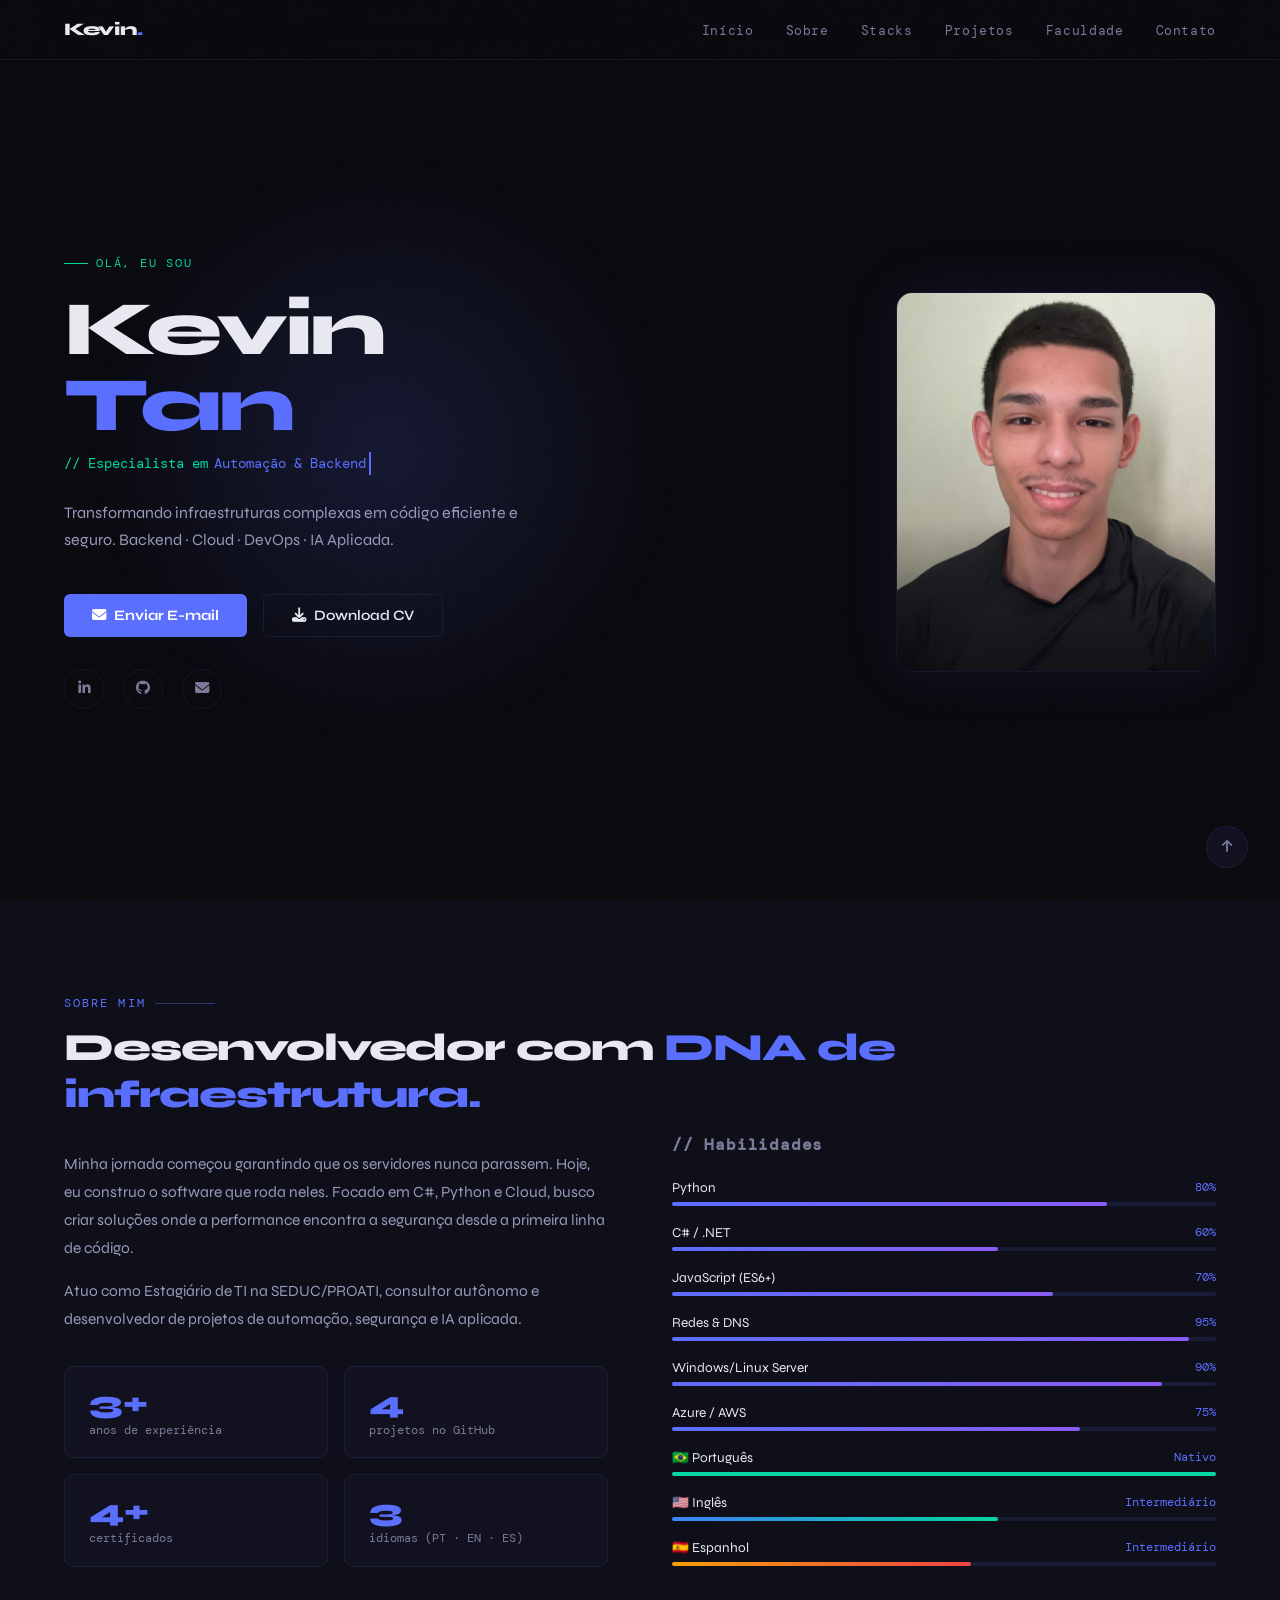
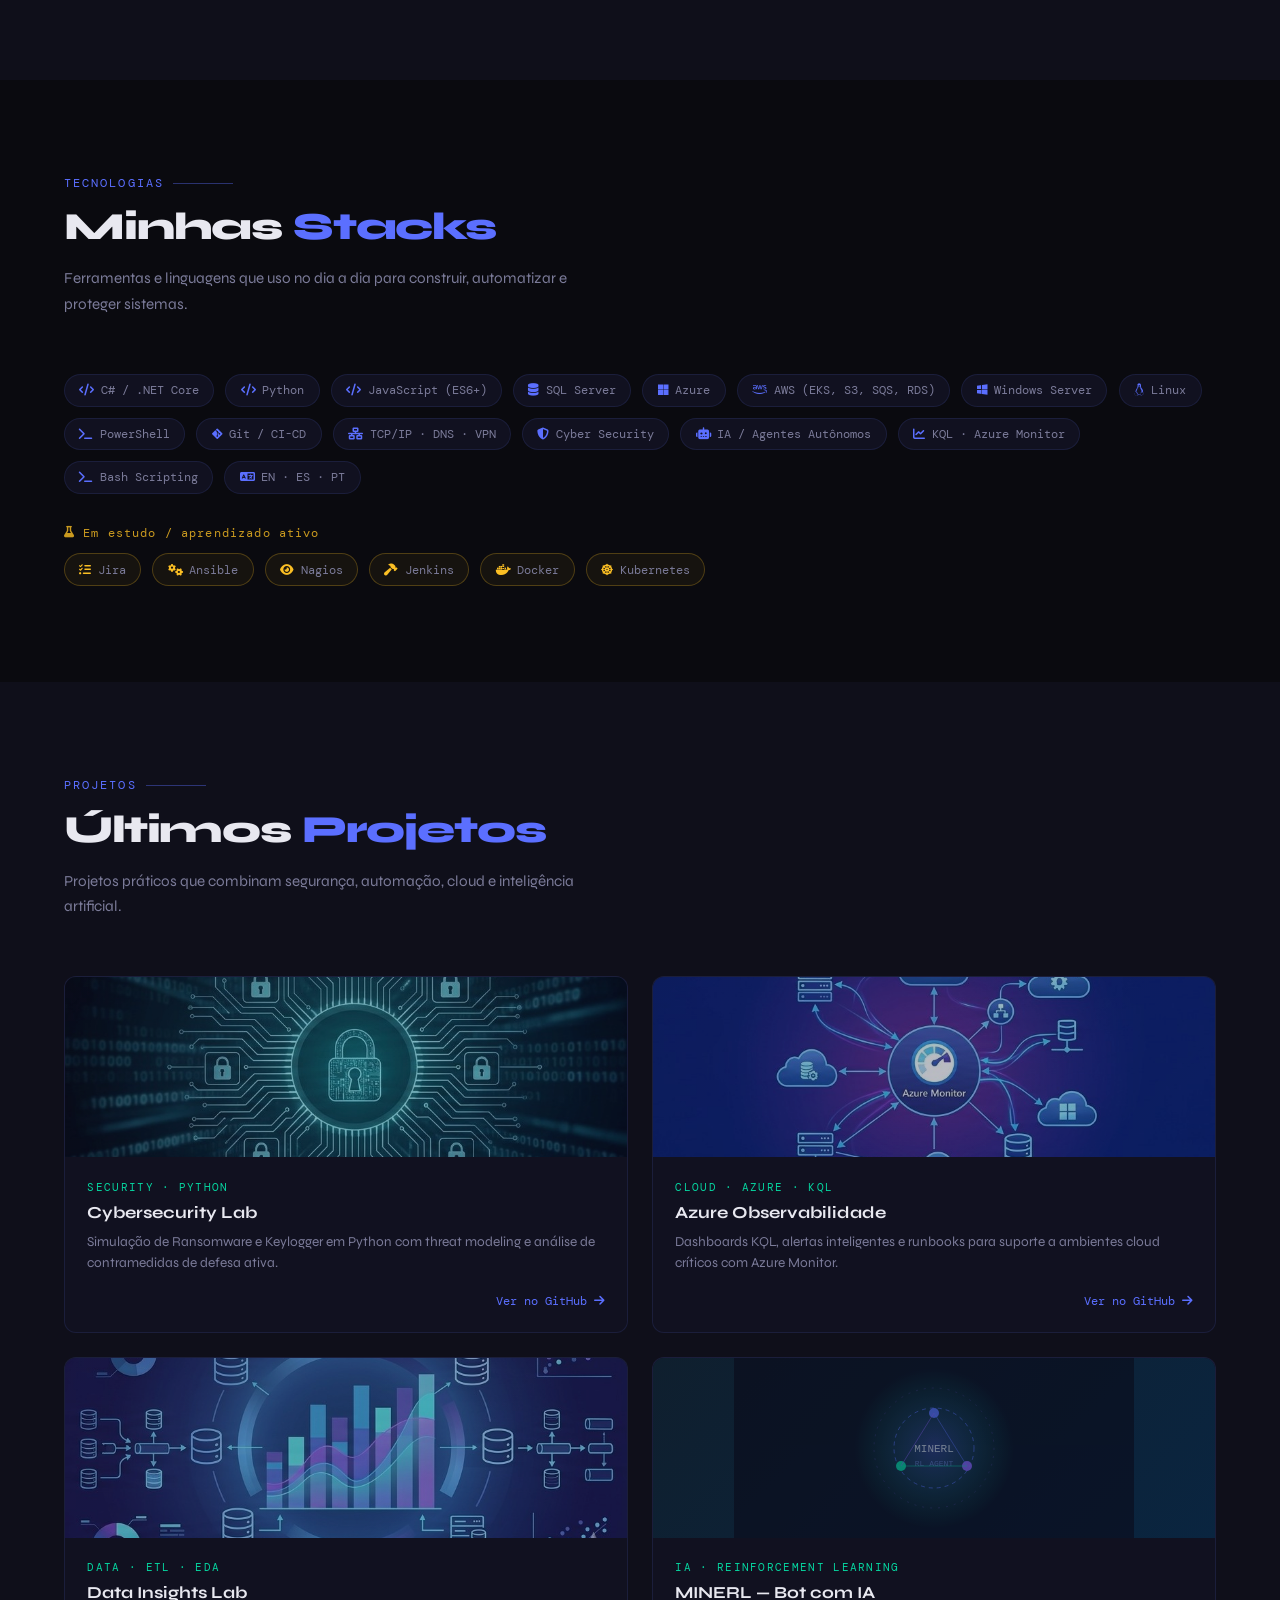
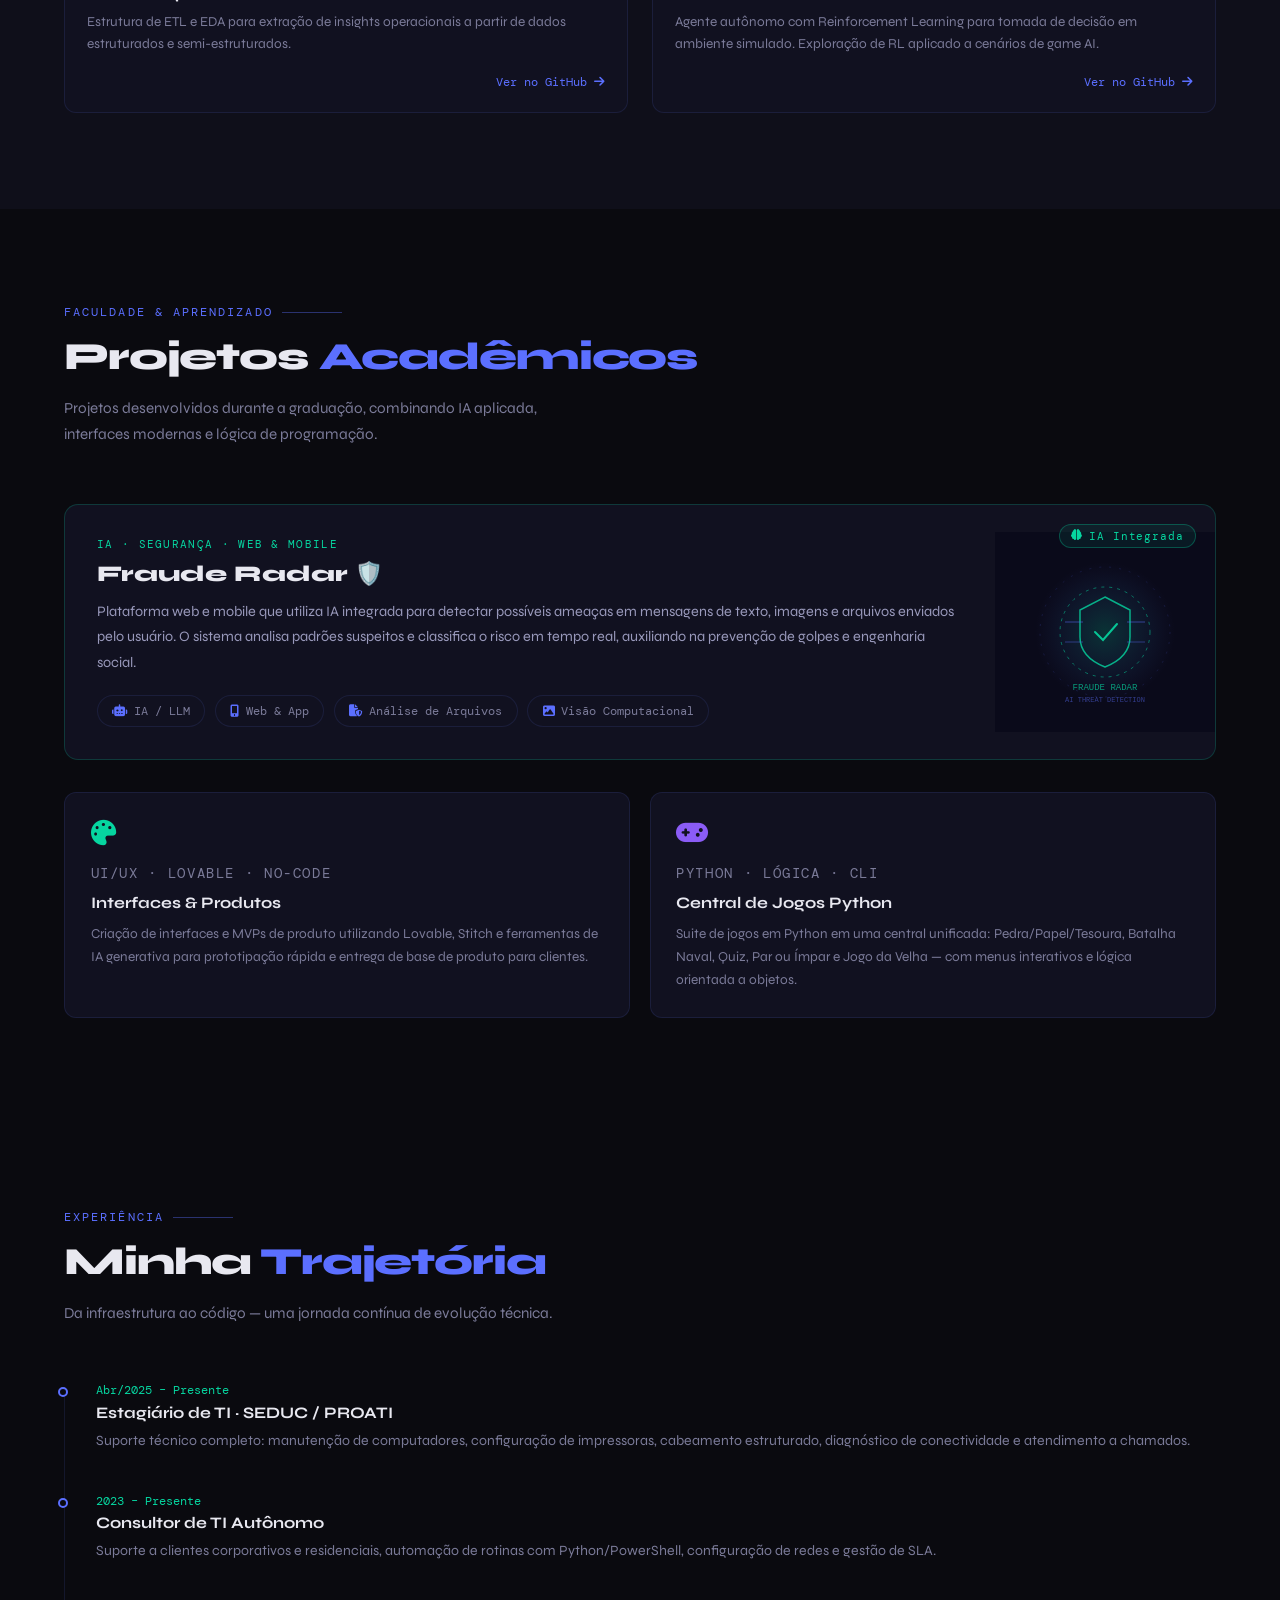
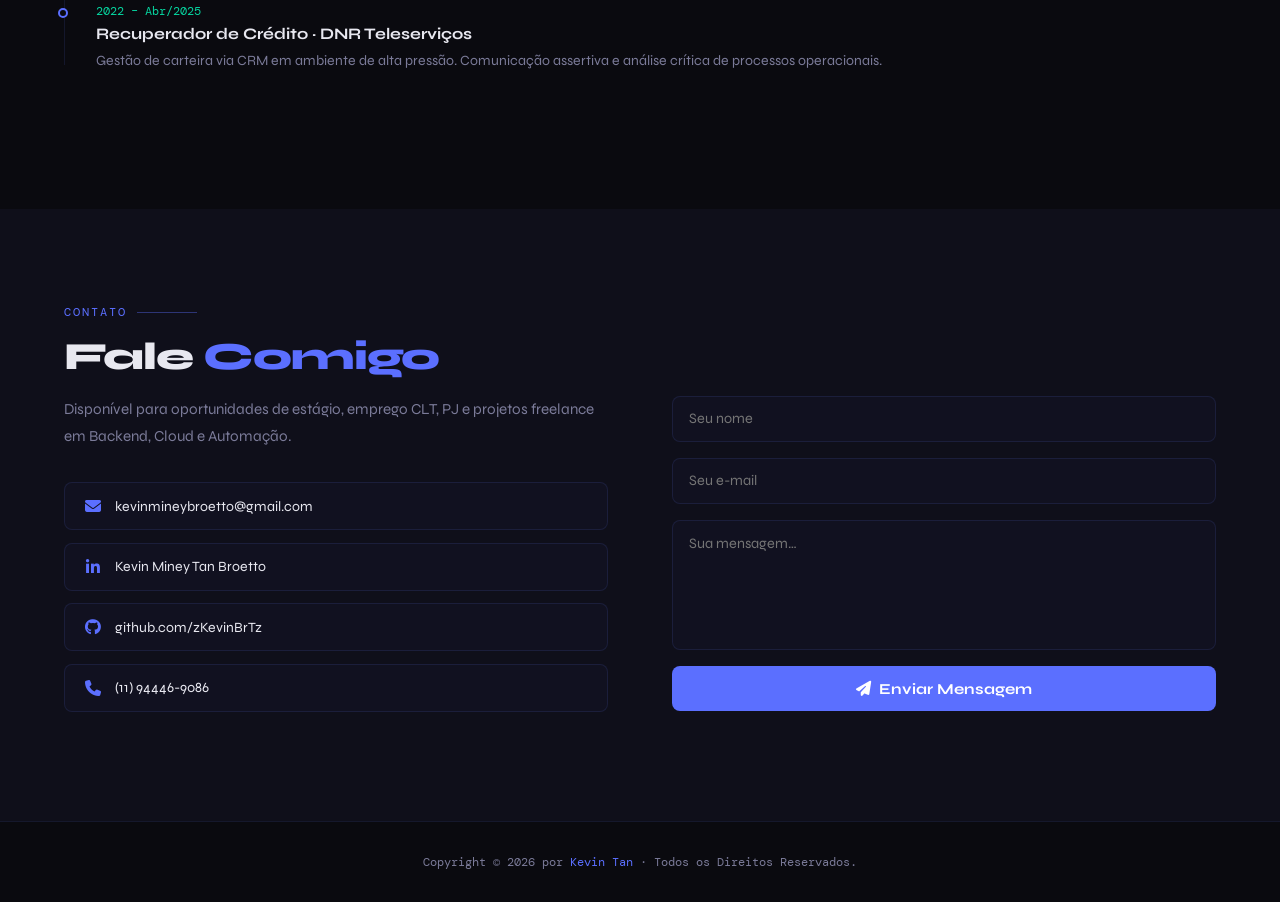
==== commit 8b09fd02: "Update index.html" ====
--- a/index.html
+++ b/index.html
@@ -412,7 +412,7 @@
         <i class="fas fa-envelope"></i> Enviar E-mail
       </a>
       <!-- BOTÃO DOWNLOAD CV com o PDF novo -->
-      <a href="Kevin_Tan_Cloud_pdf.pdf" download="Curriculo_Kevin_Tan.pdf" class="btn-outline">
+      <a href="assets/Kevin_Tan_Cloud.pdf" download="Kevin_Tan_Cloud.pdf" class="btn-outline">
         <i class="fas fa-download"></i> Download CV
       </a>
     </div>
@@ -732,7 +732,7 @@
   <h2>Fale <span style="color:var(--accent)">Comigo</span></h2>
   <div class="contact-wrap">
     <div class="contact-info">
-      <p>Disponível para oportunidades de estágio, emprego CLT e projetos freelance em Backend, Cloud e Automação.</p>
+      <p>Disponível para oportunidades de estágio, emprego CLT, PJ e projetos freelance em Backend, Cloud e Automação.</p>
       <!-- EMAIL CORRIGIDO -->
       <a href="mailto:kevinmineybroetto@gmail.com" class="contact-item">
         <i class="fas fa-envelope"></i>
@@ -804,4 +804,4 @@
 </script>
 
 </body>
-</html>
+</html>
